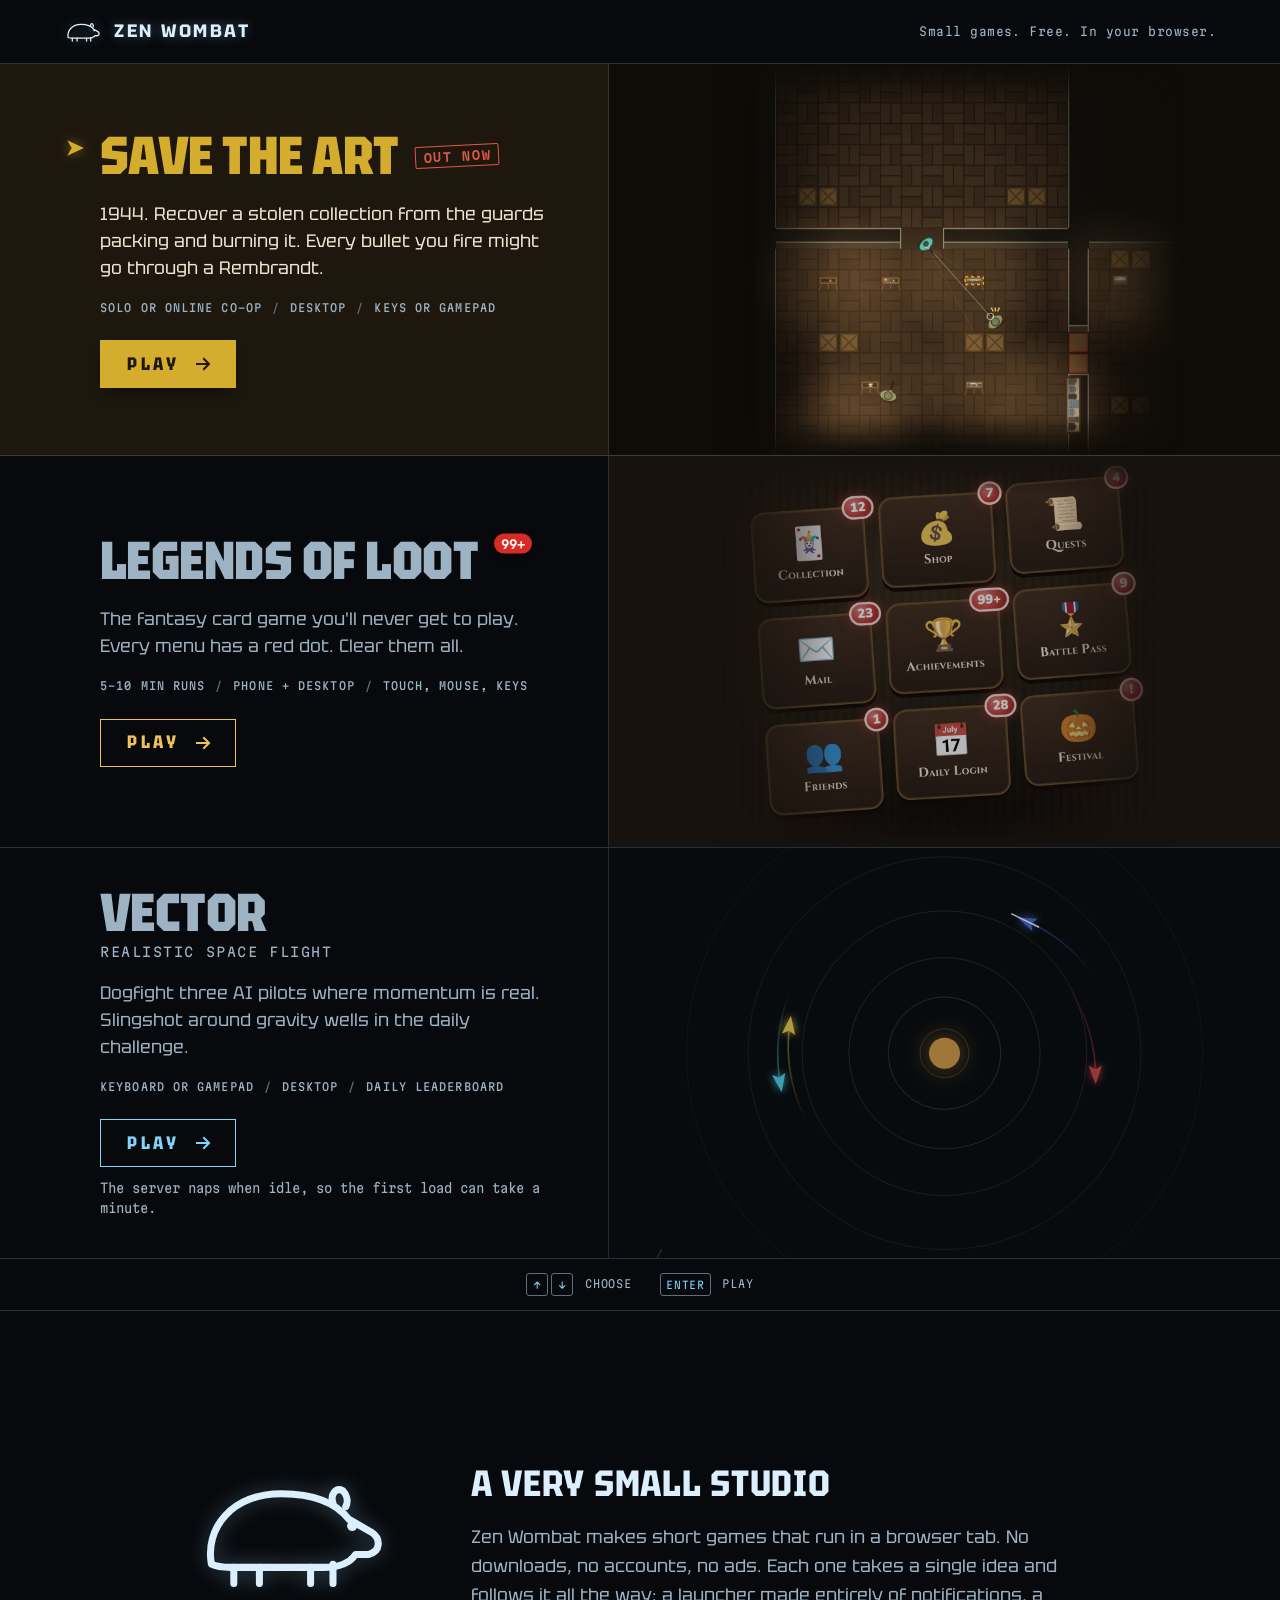
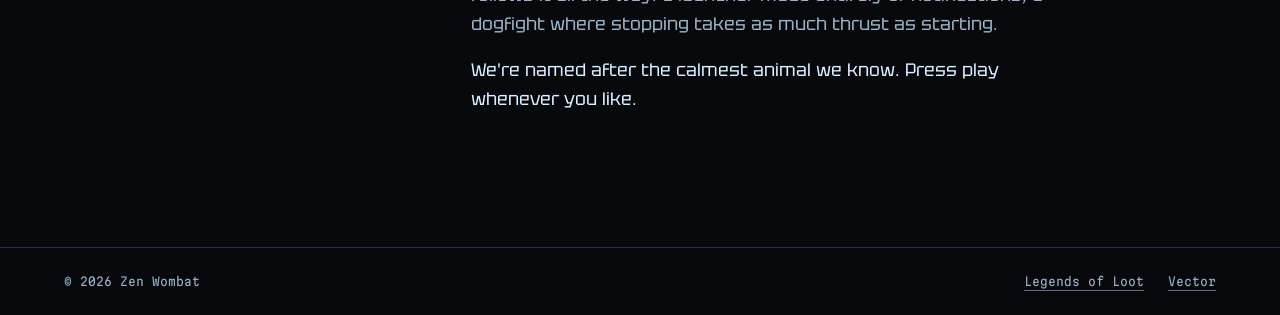
==== site/index.html @ a62a3b8c "Save the Art is out: top of the menu with a Play to its itch.io page The row drops "Coming soon" and" ====
<!doctype html>
<html lang="en">
  <head>
    <meta charset="UTF-8" />
    <meta name="viewport" content="width=device-width, initial-scale=1, viewport-fit=cover" />
    <meta name="theme-color" content="#07090c" />
    <meta name="color-scheme" content="dark" />
    <title>Zen Wombat: small games you play in your browser</title>
    <meta
      name="description"
      content="Zen Wombat makes small, free browser games. Clear 99+ notifications in Legends of Loot, or dogfight with real momentum in Vector."
    />
    <link rel="canonical" href="https://zenwombat.com/" />
    <!-- Link previews (Discord, Slack, iMessage, etc.). Image URLs must be absolute. -->
    <meta property="og:type" content="website" />
    <meta property="og:site_name" content="Zen Wombat" />
    <meta property="og:title" content="Zen Wombat" />
    <meta
      property="og:description"
      content="Small, free games you play in your browser. Legends of Loot and Vector."
    />
    <meta property="og:url" content="https://zenwombat.com/" />
    <meta property="og:image" content="https://zenwombat.com/og.png" />
    <meta property="og:image:width" content="1200" />
    <meta property="og:image:height" content="630" />
    <meta
      property="og:image:alt"
      content="Zen Wombat: a game-select screen with Legends of Loot and Vector."
    />
    <meta name="twitter:card" content="summary_large_image" />
    <link rel="icon" href="favicon.svg" type="image/svg+xml" />
    <link rel="preload" href="fonts/tektur-latin.woff2" as="font" type="font/woff2" crossorigin />
    <link rel="stylesheet" href="styles.css" />
    <script type="application/ld+json">
      {
        "@context": "https://schema.org",
        "@graph": [
          {
            "@type": "Organization",
            "@id": "https://zenwombat.com/#studio",
            "name": "Zen Wombat",
            "url": "https://zenwombat.com/",
            "logo": "https://zenwombat.com/favicon.svg"
          },
          {
            "@type": "VideoGame",
            "name": "Save the Art",
            "url": "https://zenwombat.itch.io/save-the-art",
            "image": "https://zenwombat.com/img/save-the-art.webp",
            "description": "A top-down roguelite shooter about recovering a stolen art collection in 1944, where every bullet you fire might go through a Rembrandt.",
            "genre": ["Action", "Shooter", "Roguelite"],
            "playMode": ["SinglePlayer", "CoOp"],
            "gamePlatform": "Web browser",
            "applicationCategory": "Game",
            "operatingSystem": "Any",
            "isAccessibleForFree": true,
            "publisher": { "@id": "https://zenwombat.com/#studio" }
          },
          {
            "@type": "VideoGame",
            "name": "Legends of Loot",
            "url": "https://legendsofloot.zenwombat.com/",
            "image": "https://legendsofloot.zenwombat.com/og.png",
            "description": "A satirical browser game about clearing notifications in the launcher of a fantasy card game you never get to play.",
            "genre": ["Comedy", "Casual"],
            "playMode": "SinglePlayer",
            "gamePlatform": "Web browser",
            "applicationCategory": "Game",
            "operatingSystem": "Any",
            "isAccessibleForFree": true,
            "publisher": { "@id": "https://zenwombat.com/#studio" }
          },
          {
            "@type": "VideoGame",
            "name": "Vector: Realistic Space Flight",
            "url": "https://vector.zenwombat.com/",
            "image": "https://vector.zenwombat.com/og.png",
            "description": "A top-down space arena with momentum physics: one pilot against three AI ships, plus a daily slingshot challenge with a global leaderboard.",
            "genre": ["Action", "Shooter", "Simulation"],
            "playMode": "SinglePlayer",
            "gamePlatform": "Web browser",
            "applicationCategory": "Game",
            "operatingSystem": "Any",
            "isAccessibleForFree": true,
            "publisher": { "@id": "https://zenwombat.com/#studio" }
          }

        ]
      }
    </script>
  </head>
  <body>
    <header class="strip">
      <a class="mark" href="/" aria-label="Zen Wombat home">
        <svg class="mark__glyph" viewBox="0 0 64 40" aria-hidden="true">
          <use href="#wombat" />
        </svg>
        <h1 class="mark__name">Zen Wombat</h1>
      </a>
      <p class="strip__tag">Small games. Free. In your browser.</p>
    </header>

    <main>
      <ol class="menu" aria-label="Games">
        <li class="row row--save is-selected" data-row>
          <div class="row__text">
            <h2 class="row__title">
              <svg class="cursor" viewBox="0 0 20 20" aria-hidden="true"><path d="M3 3 18 10 3 17 7 10Z" /></svg>
              <span>Save the Art</span>
              <span class="stamp">Out now</span>
            </h2>
            <p class="row__hook">
              1944. Recover a stolen collection from the guards packing and burning it. Every bullet you fire might go
              through a Rembrandt.
            </p>
            <ul class="facts" aria-label="Details">
              <li>Solo or online co-op</li>
              <li>Desktop</li>
              <li>Keys or gamepad</li>
            </ul>
            <a class="play" href="https://zenwombat.itch.io/save-the-art" data-play>
              Play<svg viewBox="0 0 20 20" aria-hidden="true"><path d="M4 10h11M11 5l5 5-5 5" /></svg>
            </a>
          </div>
          <a class="row__art" href="https://zenwombat.itch.io/save-the-art" tabindex="-1" aria-hidden="true">
            <video
              src="img/save-the-art.mp4"
              poster="img/save-the-art.webp"
              width="600"
              height="500"
              muted
              loop
              playsinline
              disablepictureinpicture
              preload="none"
              data-clip
            ></video>
          </a>
        </li>

        <li class="row row--loot" data-row>
          <div class="row__text">
            <h2 class="row__title">
              <svg class="cursor" viewBox="0 0 20 20" aria-hidden="true"><path d="M3 3 18 10 3 17 7 10Z" /></svg>
              <span>Legends of Loot</span>
              <span class="dot" aria-label="99+ unread">99+</span>
            </h2>
            <p class="row__hook">
              The fantasy card game you'll never get to play. Every menu has a red dot. Clear them all.
            </p>
            <ul class="facts" aria-label="Details">
              <li>5–10 min runs</li>
              <li>Phone + desktop</li>
              <li>Touch, mouse, keys</li>
            </ul>
            <a class="play" href="https://legendsofloot.zenwombat.com/" data-play>
              Play<svg viewBox="0 0 20 20" aria-hidden="true"><path d="M4 10h11M11 5l5 5-5 5" /></svg>
            </a>
          </div>
          <a class="row__art" href="https://legendsofloot.zenwombat.com/" tabindex="-1" aria-hidden="true">
            <img
              src="img/legends-of-loot.webp"
              width="600"
              height="500"
              alt=""
              decoding="async"
            />
          </a>
        </li>

        <li class="row row--vector" data-row>
          <div class="row__text">
            <h2 class="row__title">
              <svg class="cursor" viewBox="0 0 20 20" aria-hidden="true"><path d="M3 3 18 10 3 17 7 10Z" /></svg>
              <span>Vector</span>
              <span class="row__sub">Realistic Space Flight</span>
            </h2>
            <p class="row__hook">
              Dogfight three AI pilots where momentum is real. Slingshot around gravity wells in the daily challenge.
            </p>
            <ul class="facts" aria-label="Details">
              <li>Keyboard or gamepad</li>
              <li>Desktop</li>
              <li>Daily leaderboard</li>
            </ul>
            <a class="play" href="https://vector.zenwombat.com/" data-play>
              Play<svg viewBox="0 0 20 20" aria-hidden="true"><path d="M4 10h11M11 5l5 5-5 5" /></svg>
            </a>
            <p class="row__note">The server naps when idle, so the first load can take a minute.</p>
          </div>
          <a class="row__art" href="https://vector.zenwombat.com/" tabindex="-1" aria-hidden="true">
            <canvas class="orbit" data-orbit></canvas>
          </a>
        </li>
      </ol>

      <p class="controls" aria-hidden="true">
        <span><kbd><svg viewBox="0 0 20 20" aria-hidden="true"><path d="M10 16V5M5 9l5-5 5 5" /></svg></kbd><kbd><svg viewBox="0 0 20 20" aria-hidden="true"><path d="M10 4v11M5 11l5 5 5-5" /></svg></kbd> choose</span>
        <span><kbd>Enter</kbd> play</span>
      </p>

      <section class="about" aria-labelledby="about-title">
        <svg class="about__wombat" viewBox="0 0 64 40" aria-hidden="true">
          <use href="#wombat" />
        </svg>
        <div class="about__text">
          <h2 id="about-title">A very small studio</h2>
          <p>
            Zen Wombat makes short games that run in a browser tab. No downloads, no accounts, no ads. Each one takes a
            single idea and follows it all the way: a launcher made entirely of notifications, a dogfight where
            stopping takes as much thrust as starting.
          </p>
          <p>We're named after the calmest animal we know. Press play whenever you like.</p>
        </div>
      </section>
    </main>

    <footer class="foot">
      <p>© 2026 Zen Wombat</p>
      <nav aria-label="Games">
        <a href="https://legendsofloot.zenwombat.com/">Legends of Loot</a>
        <a href="https://vector.zenwombat.com/">Vector</a>
      </nav>
    </footer>

    <svg width="0" height="0" style="position: absolute" aria-hidden="true">
      <symbol id="wombat" viewBox="0 0 64 40">
        <path
          d="M7 31C5 20 13 9 29 9c10 0 17 3 21 8l7 4c3 2 3 6-1 7h-4c-2 3-6 4-10 4H13c-4 0-6-1-6-1Z"
          fill="none"
          stroke="currentColor"
          stroke-width="2.2"
          stroke-linejoin="round"
        />
        <path d="M45 12c-1-3 1-5 3-4 1 1 2 3 1 5" fill="none" stroke="currentColor" stroke-width="2.2" stroke-linejoin="round" stroke-linecap="round" />
        <path d="M14 32v5M22 32v5M38 32v5M45 31v6" stroke="currentColor" stroke-width="2.2" stroke-linecap="round" />
        <circle cx="51" cy="19" r="1.6" fill="currentColor" />
      </symbol>
    </svg>

    <script src="main.js" defer></script>
  </body>
</html>
---- site/styles.css ----
@font-face {
  font-family: 'Tektur';
  src: url('fonts/tektur-latin.woff2') format('woff2');
  font-weight: 400 900;
  font-stretch: 75% 100%;
  font-display: swap;
}

@font-face {
  font-family: 'Martian Mono';
  src: url('fonts/martian-mono-latin.woff2') format('woff2');
  font-weight: 300 600;
  font-stretch: 75% 112.5%;
  font-display: swap;
}

:root {
  /* Vector display: phosphor ink on a blue-black tube */
  --ground: #07090c;
  --ink: #dcefff;
  --ink-soft: #9db2c2;
  --ink-faint: #5d7080;
  --rule: rgb(150 215 255 / 0.2);
  --bloom: rgb(150 215 255 / 0.35);

  /* Legends of Loot */
  --loot-field: #24170c;
  --loot-gold: #f0c35a;
  --loot-cream: #f3dfb4;
  --loot-red: #d92b26;

  /* Vector */
  --vec-field: #0a131a;
  --vec-cyan: #81d4fa;

  /* Save the Art: gilt and a rubber stamp in the gallery's lamplight */
  --art-field: #1d170d;
  --art-gilt: #d4ac2e;
  --art-ivory: #efe6d2;
  --art-stamp: #e0574a;

  --display: 'Tektur', 'Arial Narrow', sans-serif;
  --mono: 'Martian Mono', ui-monospace, monospace;
  --text: 'Tektur', system-ui, sans-serif;

  --gutter: clamp(16px, 5vw, 72px);
  --strip-h: 64px;
  --bar-h: 52px;
  --ease-out: cubic-bezier(0.16, 1, 0.3, 1);
}

*,
*::before,
*::after {
  box-sizing: border-box;
}

html {
  color-scheme: dark;
  scrollbar-color: var(--ink-faint) var(--ground);
  -webkit-text-size-adjust: 100%;
}

body {
  margin: 0;
  background: var(--ground);
  color: var(--ink);
  font-family: var(--mono);
  font-weight: 350;
  font-stretch: 87.5%;
  font-size: 0.9375rem;
  line-height: 1.6;
  caret-color: var(--vec-cyan);
  -webkit-font-smoothing: antialiased;
}

::selection {
  background: var(--vec-cyan);
  color: var(--ground);
}

a {
  color: inherit;
}

:focus-visible {
  outline: 2px solid var(--accent, var(--vec-cyan));
  outline-offset: 4px;
  border-radius: 2px;
}

/* ---------- Top strip ---------- */

.strip {
  height: var(--strip-h);
  display: flex;
  align-items: center;
  justify-content: space-between;
  gap: 16px;
  padding: 0 var(--gutter);
  border-bottom: 1px solid var(--rule);
}

.mark {
  display: flex;
  align-items: center;
  gap: 12px;
  text-decoration: none;
  color: var(--ink);
}

.mark__glyph {
  width: 38px;
  height: 24px;
  filter: drop-shadow(0 0 6px var(--bloom));
}

.mark__name {
  margin: 0;
  font-family: var(--display);
  font-weight: 700;
  font-stretch: 100%;
  font-size: 1.125rem;
  letter-spacing: 0.14em;
  text-transform: uppercase;
  filter: drop-shadow(0 0 6px var(--bloom));
}

.strip__tag {
  margin: 0;
  font-size: 0.75rem;
  letter-spacing: 0.04em;
  color: var(--ink-soft);
}

/* ---------- Game-select menu ---------- */

.menu {
  list-style: none;
  margin: 0;
  padding: 0;
}

.row {
  --accent: var(--ink);
  --field: var(--ground);
  position: relative;
  display: grid;
  grid-template-columns: minmax(0, 0.95fr) minmax(0, 1.05fr);
  min-height: max(340px, calc((100svh - var(--strip-h) - var(--bar-h)) / 2));
  border-bottom: 1px solid var(--rule);
  background: var(--ground);
  transition: background-color 600ms var(--ease-out);
}

.row--loot {
  --accent: var(--loot-gold);
  --field: var(--loot-field);
}

.row--vector {
  --accent: var(--vec-cyan);
  --field: var(--vec-field);
}

.row--save {
  --accent: var(--art-gilt);
  --field: var(--art-field);
}

.row.is-selected {
  background: var(--field);
}

/* The row itself takes focus when it has no Play; selection already shows it */
.row:focus-visible {
  outline: none;
}

.row__text {
  display: flex;
  flex-direction: column;
  justify-content: center;
  align-items: flex-start;
  gap: 18px;
  padding: 40px var(--gutter);
  padding-left: calc(var(--gutter) + 36px);
}

.row__title {
  position: relative;
  margin: 0;
  display: flex;
  flex-wrap: wrap;
  align-items: baseline;
  column-gap: 16px;
  row-gap: 4px;
  font-family: var(--display);
  font-weight: 800;
  font-stretch: 85%;
  font-size: clamp(2.25rem, 2.6vw + 1.25rem, 4.25rem);
  line-height: 0.95;
  letter-spacing: -0.01em;
  text-transform: uppercase;
  color: var(--ink-soft);
  transition: color 400ms var(--ease-out);
}

.is-selected .row__title {
  color: var(--accent);
}

.row__sub {
  flex-basis: 100%;
  font-family: var(--mono);
  font-weight: 400;
  font-stretch: 100%;
  font-size: 0.8125rem;
  letter-spacing: 0.12em;
  line-height: 1.4;
  color: var(--ink-soft);
}

/* The selection cursor is a little vector ship */
.cursor {
  position: absolute;
  left: -36px;
  top: 0.12em;
  width: 22px;
  height: 22px;
  fill: var(--accent);
  opacity: 0;
  transform: translateX(-10px);
  transition: opacity 300ms var(--ease-out), transform 500ms var(--ease-out);
}

.is-selected .cursor {
  opacity: 1;
  transform: none;
  filter: drop-shadow(0 0 6px color-mix(in srgb, var(--accent) 60%, transparent));
}

.dot {
  align-self: flex-start;
  padding: 0.3em 0.55em;
  border-radius: 999px;
  background: var(--loot-red);
  color: #fff;
  font-family: var(--mono);
  font-weight: 600;
  font-stretch: 100%;
  font-size: 0.75rem;
  letter-spacing: 0.02em;
  line-height: 1;
  text-shadow: none;
  box-shadow: 0 3px 6px rgb(0 0 0 / 0.5);
  transform: translateY(-0.2em);
}

/* Save the Art's kicker: red ink, a little crooked, as the game stamps its files */
.stamp {
  align-self: center;
  padding: 0.35em 0.6em 0.3em;
  border: 1.5px solid var(--art-stamp);
  border-radius: 2px;
  color: var(--art-stamp);
  font-family: var(--mono);
  font-weight: 600;
  font-stretch: 100%;
  font-size: 0.75rem;
  letter-spacing: 0.14em;
  line-height: 1;
  transform: rotate(-3deg);
}

.row__hook {
  margin: 0;
  max-width: 40ch;
  font-family: var(--text);
  font-weight: 400;
  font-stretch: 100%;
  font-size: 1.125rem;
  line-height: 1.5;
  color: var(--ink-soft);
  transition: color 400ms var(--ease-out);
}

.is-selected .row__hook {
  color: var(--ink);
}

.row--loot.is-selected .row__hook {
  color: var(--loot-cream);
}

.row--save.is-selected .row__hook {
  color: var(--art-ivory);
}

.facts {
  list-style: none;
  margin: 0;
  padding: 0;
  display: flex;
  flex-wrap: wrap;
  font-size: 0.6875rem;
  font-weight: 450;
  letter-spacing: 0.1em;
  text-transform: uppercase;
  color: var(--ink-soft);
}

.facts li:not(:last-child)::after {
  content: '/';
  margin: 0 0.9em;
  color: var(--ink-faint);
}

.play {
  margin-top: 6px;
  display: inline-flex;
  align-items: center;
  gap: 14px;
  min-height: 48px;
  padding: 0 22px 0 26px;
  border: 1.5px solid var(--accent);
  color: var(--accent);
  font-family: var(--display);
  font-weight: 700;
  font-size: 1.125rem;
  letter-spacing: 0.2em;
  text-transform: uppercase;
  text-decoration: none;
  transition:
    background-color 250ms var(--ease-out),
    color 250ms var(--ease-out),
    box-shadow 250ms var(--ease-out);
}

.play svg {
  width: 20px;
  height: 20px;
  fill: none;
  stroke: currentColor;
  stroke-width: 2;
  stroke-linecap: square;
  transition: transform 300ms var(--ease-out);
}

.is-selected .play {
  background: var(--accent);
  color: var(--field);
  box-shadow: 0 8px 18px -8px rgb(0 0 0 / 0.7);
}

.play:hover svg,
.play:focus-visible svg {
  transform: translateX(4px);
}

.play:active {
  transform: translateY(1px);
}

/* Art panels */

.row__art {
  position: relative;
  display: block;
  overflow: hidden;
  border-left: 1px solid var(--rule);
  transition: opacity 500ms var(--ease-out), filter 500ms var(--ease-out);
}

.row--loot .row__art {
  background: #21150b;
}

.row--save .row__art {
  background: #0f0c07;
}

.row--loot .row__art img,
.row--save .row__art video {
  position: absolute;
  top: 50%;
  left: 50%;
  height: 100%;
  width: auto;
  max-width: none;
  aspect-ratio: 6 / 5;
  object-fit: cover;
  transform: translate(-50%, -50%);
  --fade: linear-gradient(90deg, transparent 0, #000 26%, #000 74%, transparent 100%),
    linear-gradient(180deg, transparent 0, #000 10%, #000 90%, transparent 100%);
  -webkit-mask-image: var(--fade);
  -webkit-mask-composite: source-in;
  mask-image: var(--fade);
  mask-composite: intersect;
}

.row--vector .row__art {
  background: #080c10;
}

.orbit {
  position: absolute;
  inset: 0;
  width: 100%;
  height: 100%;
  display: block;
}

@media (hover: hover) and (pointer: fine) {
  .row:not(.is-selected) .row__art {
    opacity: 0.72;
    filter: saturate(0.7);
  }
}

/* Stands where Play would: a status line, not a control */
.soon {
  margin: 6px 0 0;
  display: inline-flex;
  align-items: center;
  gap: 12px;
  min-height: 48px;
  font-size: 0.75rem;
  font-weight: 450;
  letter-spacing: 0.16em;
  text-transform: uppercase;
  color: var(--ink-soft);
}

.soon::before {
  content: '';
  width: 28px;
  border-top: 1.5px dashed var(--ink-faint);
}

.is-selected .soon {
  color: var(--accent);
}

.row__note {
  margin: -6px 0 0;
  font-size: 0.8125rem;
  line-height: 1.5;
  color: var(--ink-soft);
}

/* Controls bar, echoing the in-game hint bar */

.controls {
  height: var(--bar-h);
  margin: 0;
  display: flex;
  align-items: center;
  justify-content: center;
  gap: 28px;
  font-size: 0.6875rem;
  letter-spacing: 0.08em;
  text-transform: uppercase;
  color: var(--ink-soft);
  border-bottom: 1px solid var(--rule);
}

kbd {
  display: inline-block;
  min-width: 1.9em;
  margin-right: 0.35em;
  padding: 0.2em 0.45em;
  border: 1px solid var(--ink-faint);
  border-radius: 3px;
  font-family: var(--mono);
  font-size: 0.95em;
  text-align: center;
  color: var(--vec-cyan);
}

kbd svg {
  width: 1em;
  height: 1em;
  vertical-align: -0.15em;
  fill: none;
  stroke: currentColor;
  stroke-width: 2;
  stroke-linecap: square;
}

@media (hover: none), (pointer: coarse) {
  .controls {
    display: none;
  }
}

/* ---------- About ---------- */

.about {
  display: grid;
  grid-template-columns: auto minmax(0, 62ch);
  justify-content: center;
  align-items: start;
  gap: clamp(28px, 6vw, 96px);
  padding: clamp(80px, 12vw, 160px) var(--gutter) clamp(64px, 9vw, 120px);
}

.about__wombat {
  width: clamp(120px, 16vw, 220px);
  height: auto;
  aspect-ratio: 64 / 40;
  color: var(--ink);
  filter: drop-shadow(0 0 10px var(--bloom));
}

.about h2 {
  margin: 0 0 20px;
  font-family: var(--display);
  font-weight: 700;
  font-stretch: 90%;
  font-size: clamp(1.75rem, 1.6vw + 1rem, 2.5rem);
  line-height: 1.05;
  text-transform: uppercase;
  letter-spacing: 0.02em;
}

.about p {
  margin: 0 0 1em;
  font-family: var(--text);
  font-weight: 400;
  font-stretch: 100%;
  font-size: 1.125rem;
  line-height: 1.6;
  color: var(--ink-soft);
}

.about p:last-child {
  color: var(--ink);
}

/* ---------- Footer ---------- */

.foot {
  display: flex;
  flex-wrap: wrap;
  justify-content: space-between;
  gap: 12px 24px;
  padding: 24px var(--gutter) calc(24px + env(safe-area-inset-bottom));
  border-top: 1px solid var(--rule);
  font-size: 0.75rem;
  color: var(--ink-soft);
}

.foot p {
  margin: 0;
}

.foot nav {
  display: flex;
  gap: 24px;
}

.foot a {
  text-decoration: underline;
  text-decoration-color: var(--ink-faint);
  text-underline-offset: 4px;
}

.foot a:hover {
  color: var(--ink);
  text-decoration-color: var(--vec-cyan);
}

/* ---------- Small screens ---------- */

@media (max-width: 820px) {
  :root {
    --strip-h: 56px;
  }

  .strip {
    height: auto;
    min-height: var(--strip-h);
    flex-direction: column;
    align-items: flex-start;
    justify-content: center;
    gap: 2px;
    padding-top: 12px;
    padding-bottom: 12px;
  }

  .strip__tag {
    font-size: 0.6875rem;
  }

  .controls {
    display: none;
  }


  .row {
    grid-template-columns: 1fr;
    min-height: 0;
    background: var(--field);
  }

  .row__art {
    order: -1;
    aspect-ratio: 5 / 2;
    border-left: 0;
    border-bottom: 1px solid var(--rule);
  }

  .row__text {
    padding: 28px var(--gutter) 40px;
    gap: 14px;
  }

  .cursor {
    display: none;
  }

  .row .row__title {
    color: var(--accent);
  }

  .row .play {
    align-self: stretch;
    justify-content: center;
    background: var(--accent);
    color: var(--field);
  }

  .row--loot .row__hook {
    color: var(--loot-cream);
  }

  .row--vector .row__hook {
    color: var(--ink);
  }

  .row--save .row__hook {
    color: var(--art-ivory);
  }

  .row .soon {
    color: var(--accent);
  }

  .about {
    grid-template-columns: 1fr;
    gap: 24px;
    padding-top: 72px;
  }

  .about__wombat {
    width: 112px;
  }
}

@media (prefers-reduced-motion: reduce) {
  *,
  *::before,
  *::after {
    transition-duration: 0.01ms !important;
  }
}

/* ---------- 404 ---------- */

.lost {
  min-height: 100svh;
  display: flex;
  flex-direction: column;
  align-items: flex-start;
  justify-content: center;
  gap: 20px;
  padding: 0 var(--gutter);
  --accent: var(--vec-cyan);
  --field: var(--ground);
}

.lost h1 {
  margin: 0;
  font-family: var(--display);
  font-weight: 800;
  font-stretch: 85%;
  font-size: clamp(2.5rem, 5vw + 1rem, 5rem);
  line-height: 0.95;
  text-transform: uppercase;
  color: var(--vec-cyan);
}

.lost p {
  margin: 0;
  font-family: var(--text);
  font-weight: 400;
  font-stretch: 100%;
  font-size: 1.125rem;
  color: var(--ink-soft);
}
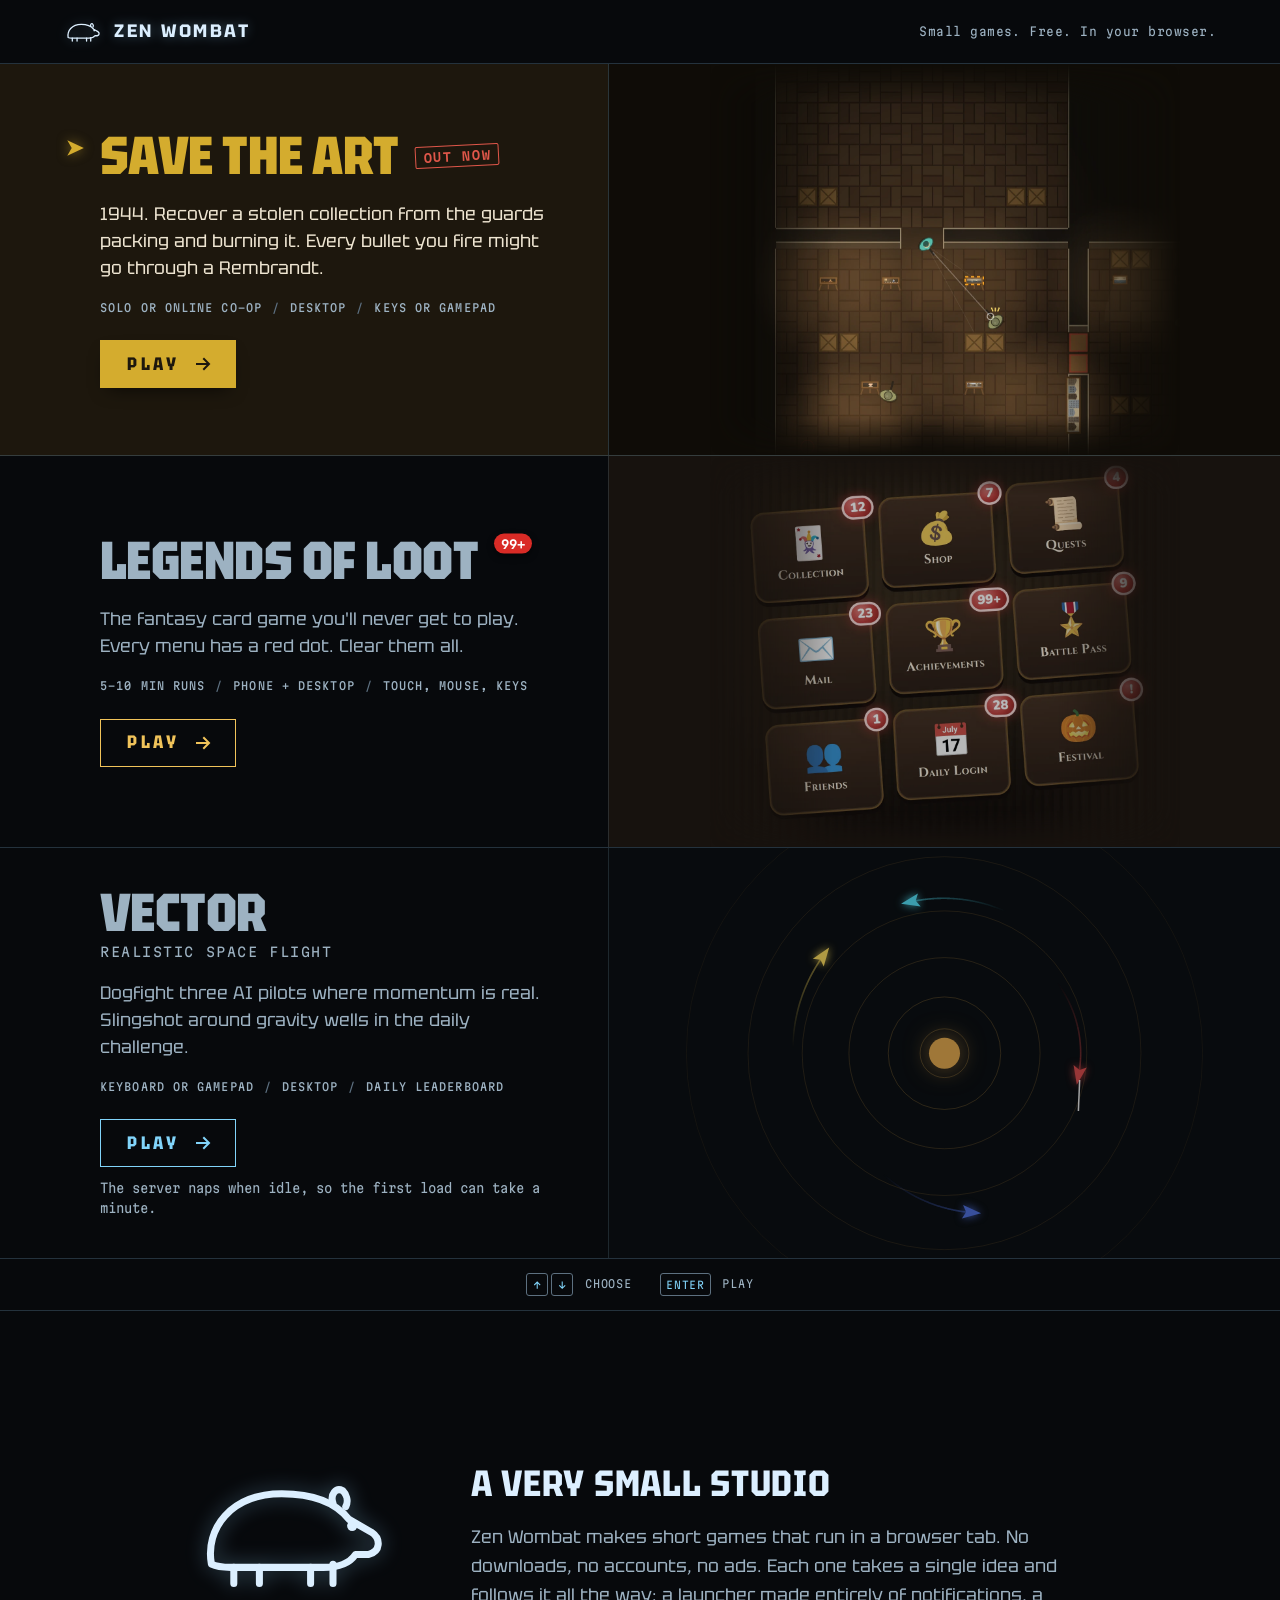
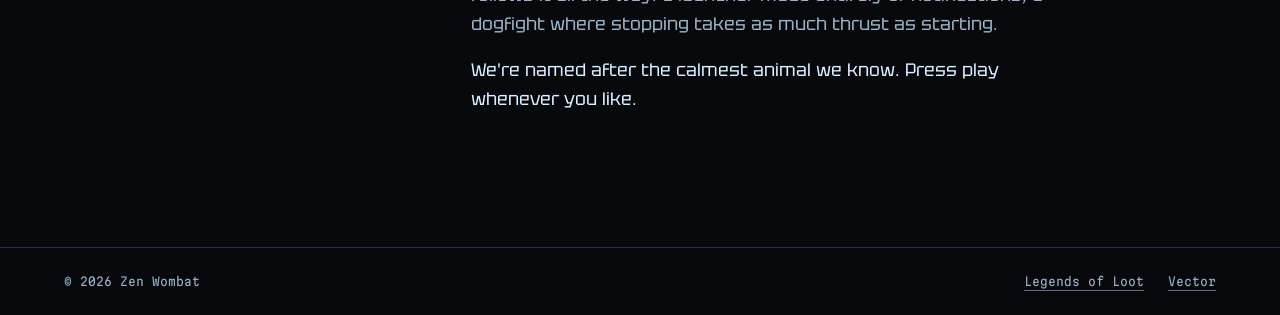
==== commit e2e7d3c4: "Share card shows Save the Art New og.png with Save the Art across the top and Legends of Loot and Ve" ====
--- a/site/index.html
+++ b/site/index.html
@@ -8,7 +8,7 @@
     <title>Zen Wombat: small games you play in your browser</title>
     <meta
       name="description"
-      content="Zen Wombat makes small, free browser games. Clear 99+ notifications in Legends of Loot, or dogfight with real momentum in Vector."
+      content="Zen Wombat makes small, free browser games. Recover a stolen art collection in Save the Art, clear 99+ notifications in Legends of Loot, or dogfight with real momentum in Vector."
     />
     <link rel="canonical" href="https://zenwombat.com/" />
     <!-- Link previews (Discord, Slack, iMessage, etc.). Image URLs must be absolute. -->
@@ -17,15 +17,15 @@
     <meta property="og:title" content="Zen Wombat" />
     <meta
       property="og:description"
-      content="Small, free games you play in your browser. Legends of Loot and Vector."
+      content="Small, free games you play in your browser. Save the Art, Legends of Loot and Vector."
     />
     <meta property="og:url" content="https://zenwombat.com/" />
-    <meta property="og:image" content="https://zenwombat.com/og.png" />
+    <meta property="og:image" content="https://zenwombat.com/og.png?v=2" />
     <meta property="og:image:width" content="1200" />
     <meta property="og:image:height" content="630" />
     <meta
       property="og:image:alt"
-      content="Zen Wombat: a game-select screen with Legends of Loot and Vector."
+      content="Zen Wombat: a game-select screen with Save the Art, Legends of Loot and Vector."
     />
     <meta name="twitter:card" content="summary_large_image" />
     <link rel="icon" href="favicon.svg" type="image/svg+xml" />
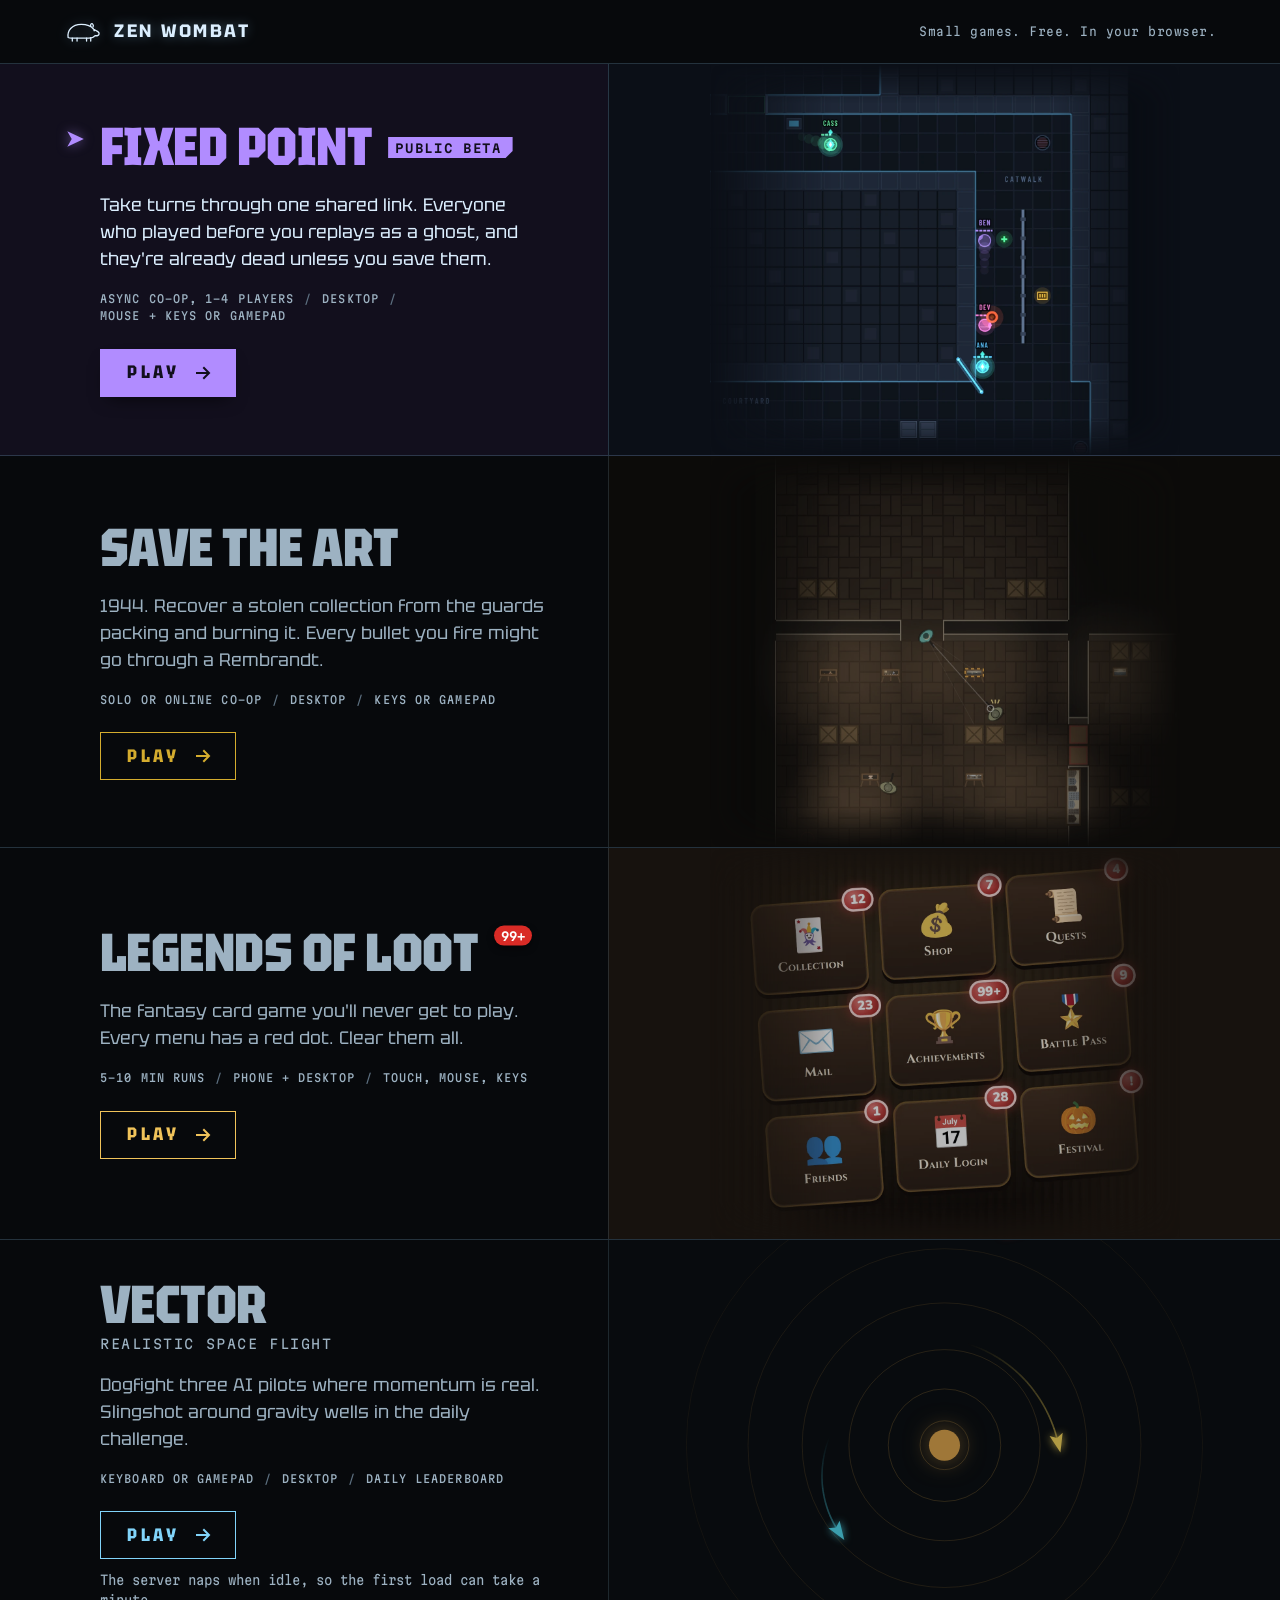
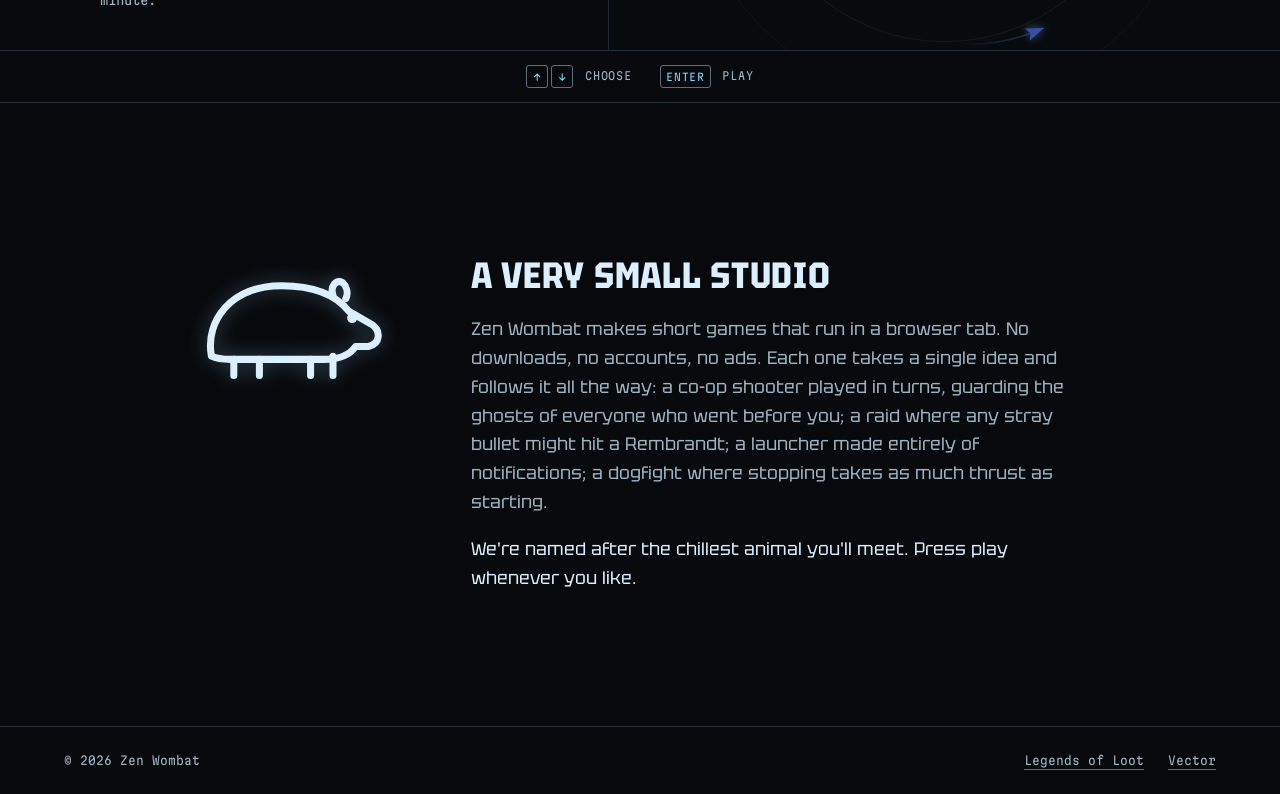
==== commit a13f6005: "Fixed Point joins the menu at the top, in public beta New first row, selected on load: Fixed Point i" ====
--- a/site/index.html
+++ b/site/index.html
@@ -8,7 +8,7 @@
     <title>Zen Wombat: small games you play in your browser</title>
     <meta
       name="description"
-      content="Zen Wombat makes small, free browser games. Recover a stolen art collection in Save the Art, clear 99+ notifications in Legends of Loot, or dogfight with real momentum in Vector."
+      content="Zen Wombat makes small, free browser games. Take turns keeping each other's ghosts alive in Fixed Point, recover a stolen art collection in Save the Art, clear 99+ notifications in Legends of Loot, or dogfight with real momentum in Vector."
     />
     <link rel="canonical" href="https://zenwombat.com/" />
     <!-- Link previews (Discord, Slack, iMessage, etc.). Image URLs must be absolute. -->
@@ -17,15 +17,15 @@
     <meta property="og:title" content="Zen Wombat" />
     <meta
       property="og:description"
-      content="Small, free games you play in your browser. Save the Art, Legends of Loot and Vector."
+      content="Small, free games you play in your browser. Fixed Point, Save the Art, Legends of Loot and Vector."
     />
     <meta property="og:url" content="https://zenwombat.com/" />
-    <meta property="og:image" content="https://zenwombat.com/og.png?v=2" />
+    <meta property="og:image" content="https://zenwombat.com/og.png?v=4" />
     <meta property="og:image:width" content="1200" />
     <meta property="og:image:height" content="630" />
     <meta
       property="og:image:alt"
-      content="Zen Wombat: a game-select screen with Save the Art, Legends of Loot and Vector."
+      content="Zen Wombat: a game-select screen with Fixed Point, Save the Art, Legends of Loot and Vector."
     />
     <meta name="twitter:card" content="summary_large_image" />
     <link rel="icon" href="favicon.svg" type="image/svg+xml" />
@@ -41,6 +41,20 @@
             "name": "Zen Wombat",
             "url": "https://zenwombat.com/",
             "logo": "https://zenwombat.com/favicon.svg"
+          },
+          {
+            "@type": "VideoGame",
+            "name": "Fixed Point",
+            "url": "https://fixedpoint.pages.dev/",
+            "image": "https://zenwombat.com/img/fixed-point.webp",
+            "description": "An asynchronous co-op time-loop shooter: friends take turns through one shared link, and every earlier player replays as a ghost the next one has to keep alive.",
+            "genre": ["Action", "Shooter"],
+            "playMode": ["CoOp", "MultiPlayer"],
+            "gamePlatform": "Web browser",
+            "applicationCategory": "Game",
+            "operatingSystem": "Any",
+            "isAccessibleForFree": true,
+            "publisher": { "@id": "https://zenwombat.com/#studio" }
           },
           {
             "@type": "VideoGame",
@@ -102,12 +116,36 @@
 
     <main>
       <ol class="menu" aria-label="Games">
-        <li class="row row--save is-selected" data-row>
+        <li class="row row--fixed is-selected" data-row>
+          <div class="row__text">
+            <h2 class="row__title">
+              <svg class="cursor" viewBox="0 0 20 20" aria-hidden="true"><path d="M3 3 18 10 3 17 7 10Z" /></svg>
+              <span>Fixed Point</span>
+              <span class="cut">Public beta</span>
+            </h2>
+            <p class="row__hook">
+              Take turns through one shared link. Everyone who played before you replays as a ghost, and they're
+              already dead unless you save them.
+            </p>
+            <ul class="facts" aria-label="Details">
+              <li>Async co-op, 1–4 players</li>
+              <li>Desktop</li>
+              <li>Mouse + keys or gamepad</li>
+            </ul>
+            <a class="play" href="https://fixedpoint.pages.dev/" data-play>
+              Play<svg viewBox="0 0 20 20" aria-hidden="true"><path d="M4 10h11M11 5l5 5-5 5" /></svg>
+            </a>
+          </div>
+          <a class="row__art" href="https://fixedpoint.pages.dev/" tabindex="-1" aria-hidden="true">
+            <img src="img/fixed-point.webp" width="600" height="500" alt="" decoding="async" />
+          </a>
+        </li>
+
+        <li class="row row--save" data-row>
           <div class="row__text">
             <h2 class="row__title">
               <svg class="cursor" viewBox="0 0 20 20" aria-hidden="true"><path d="M3 3 18 10 3 17 7 10Z" /></svg>
               <span>Save the Art</span>
-              <span class="stamp">Out now</span>
             </h2>
             <p class="row__hook">
               1944. Recover a stolen collection from the guards packing and burning it. Every bullet you fire might go
@@ -207,10 +245,11 @@
           <h2 id="about-title">A very small studio</h2>
           <p>
             Zen Wombat makes short games that run in a browser tab. No downloads, no accounts, no ads. Each one takes a
-            single idea and follows it all the way: a launcher made entirely of notifications, a dogfight where
-            stopping takes as much thrust as starting.
+            single idea and follows it all the way: a co-op shooter played in turns, guarding the ghosts of everyone
+            who went before you; a raid where any stray bullet might hit a Rembrandt; a launcher made entirely of
+            notifications; a dogfight where stopping takes as much thrust as starting.
           </p>
-          <p>We're named after the calmest animal we know. Press play whenever you like.</p>
+          <p>We're named after the chillest animal you'll meet. Press play whenever you like.</p>
         </div>
       </section>
     </main>
--- a/site/styles.css
+++ b/site/styles.css
@@ -38,6 +38,10 @@
   --art-gilt: #d4ac2e;
   --art-ivory: #efe6d2;
   --art-stamp: #e0574a;
+
+  /* Fixed Point: its second ghost's violet (the game draws history in a duller one) on a night-time station */
+  --fixed-field: #120f1d;
+  --fixed-violet: #b18cff;
 
   --display: 'Tektur', 'Arial Narrow', sans-serif;
   --mono: 'Martian Mono', ui-monospace, monospace;
@@ -166,6 +170,11 @@
 .row--save {
   --accent: var(--art-gilt);
   --field: var(--art-field);
+}
+
+.row--fixed {
+  --accent: var(--fixed-violet);
+  --field: var(--fixed-field);
 }
 
 .row.is-selected {
@@ -271,6 +280,21 @@
   letter-spacing: 0.14em;
   line-height: 1;
   transform: rotate(-3deg);
+}
+
+/* Fixed Point's kicker: a solid tag with one corner cut, like the game's chamfered panels */
+.cut {
+  align-self: center;
+  padding: 0.4em 0.9em 0.35em 0.6em;
+  background: var(--fixed-violet);
+  color: var(--fixed-field);
+  font-family: var(--mono);
+  font-weight: 600;
+  font-stretch: 100%;
+  font-size: 0.75rem;
+  letter-spacing: 0.14em;
+  line-height: 1;
+  clip-path: polygon(0 0, 100% 0, 100% calc(100% - 7px), calc(100% - 7px) 100%, 0 100%);
 }
 
 .row__hook {
@@ -380,8 +404,13 @@
   background: #0f0c07;
 }
 
+.row--fixed .row__art {
+  background: #0b0f17;
+}
+
 .row--loot .row__art img,
-.row--save .row__art video {
+.row--save .row__art video,
+.row--fixed .row__art img {
   position: absolute;
   top: 50%;
   left: 50%;
@@ -643,6 +672,10 @@
     color: var(--art-ivory);
   }
 
+  .row--fixed .row__hook {
+    color: var(--ink);
+  }
+
   .row .soon {
     color: var(--accent);
   }
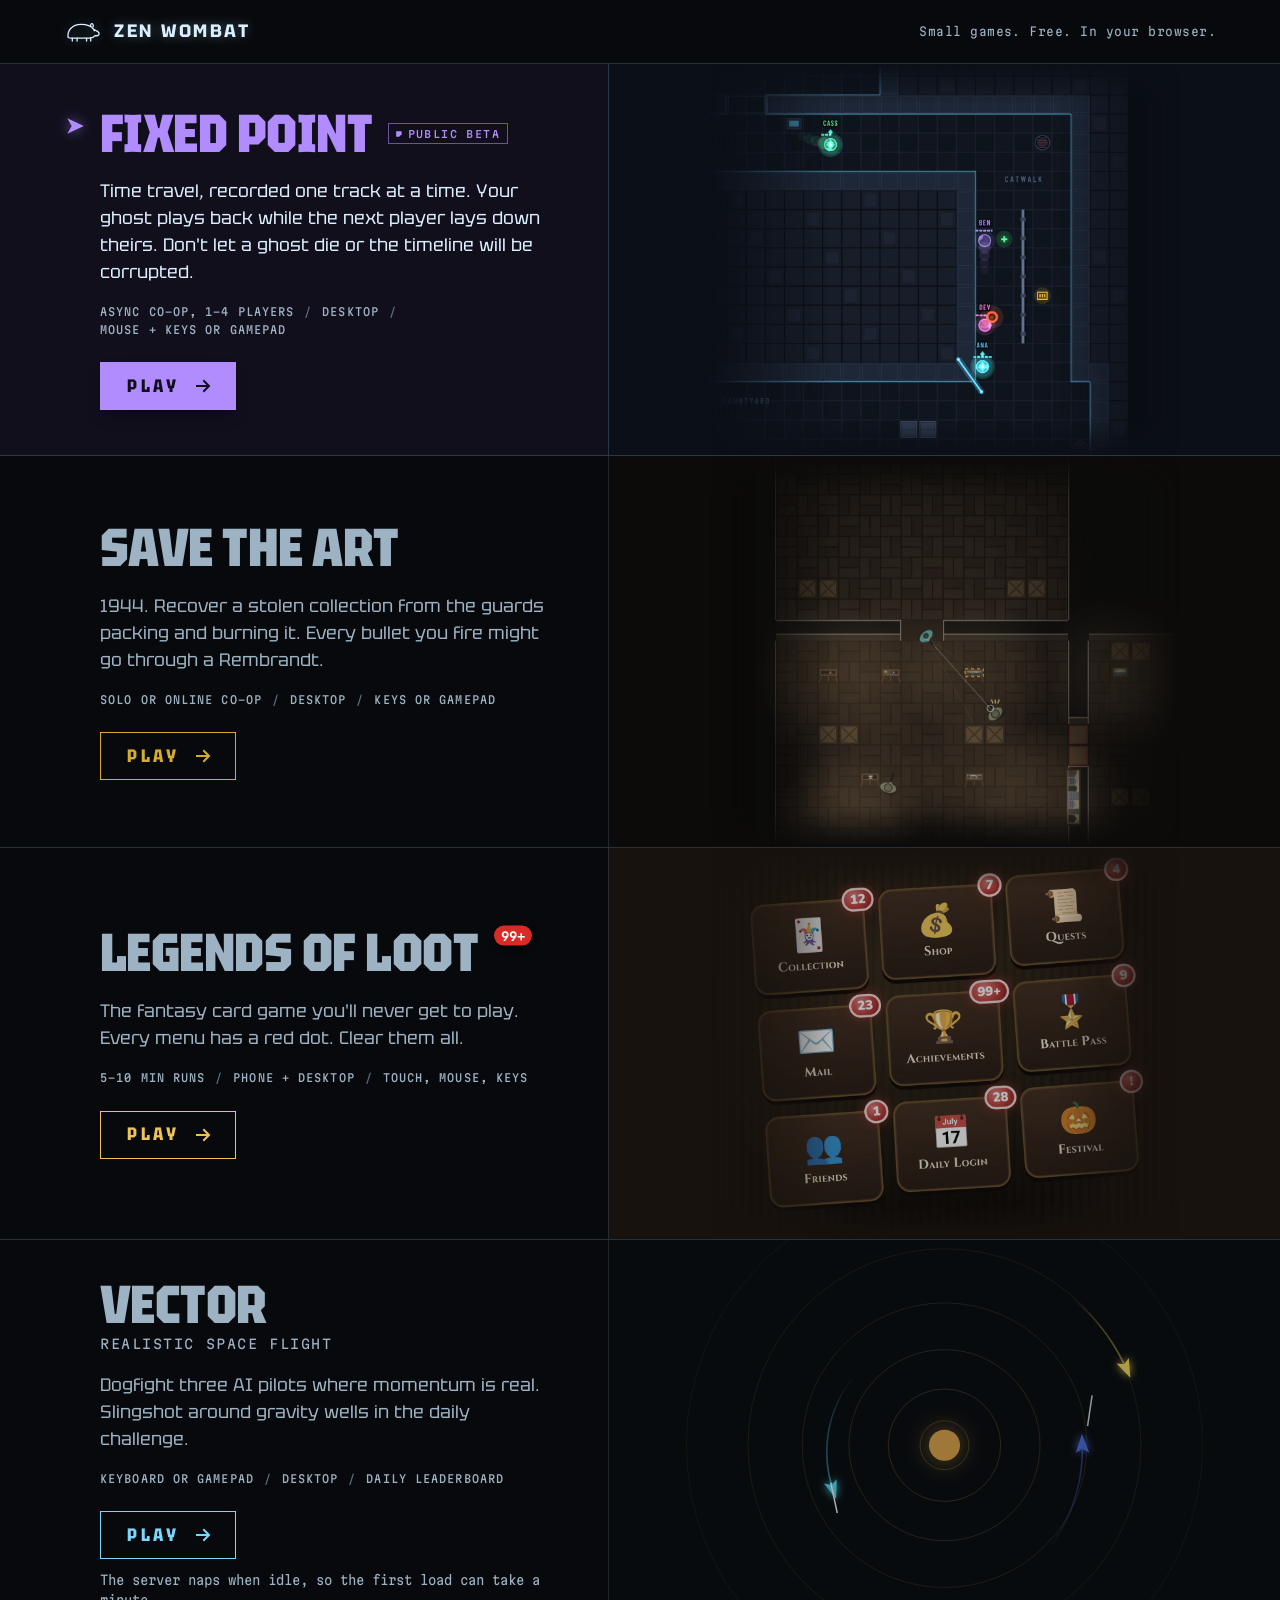
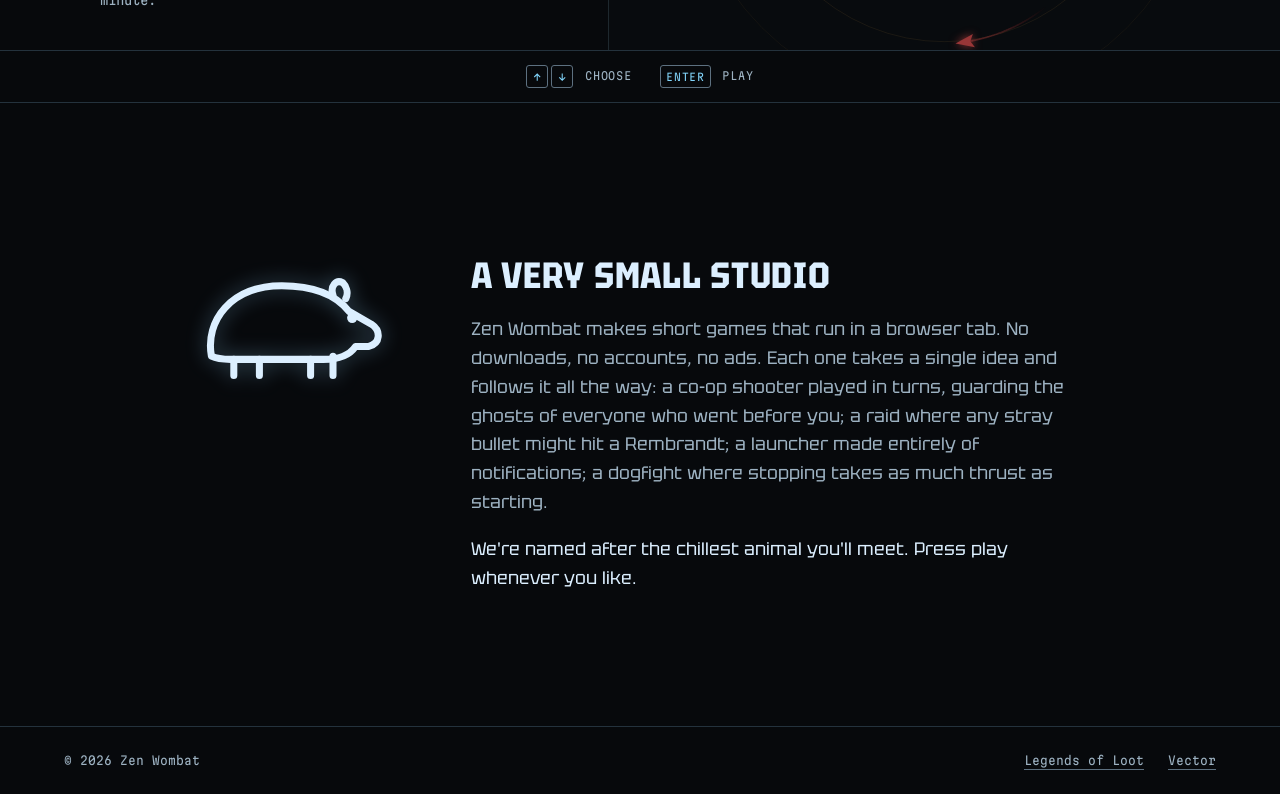
==== commit d8080bf8: "Fixed Point: quieter Public beta callout, time-travel hook The tag becomes a small outlined mono cal" ====
--- a/site/index.html
+++ b/site/index.html
@@ -124,8 +124,8 @@
               <span class="cut">Public beta</span>
             </h2>
             <p class="row__hook">
-              Take turns through one shared link. Everyone who played before you replays as a ghost, and they're
-              already dead unless you save them.
+              Time travel, recorded one track at a time. Your ghost plays back while the next player lays down
+              theirs. Don't let a ghost die or the timeline will be corrupted.
             </p>
             <ul class="facts" aria-label="Details">
               <li>Async co-op, 1–4 players</li>
--- a/site/styles.css
+++ b/site/styles.css
@@ -282,19 +282,30 @@
   transform: rotate(-3deg);
 }
 
-/* Fixed Point's kicker: a solid tag with one corner cut, like the game's chamfered panels */
+/* Fixed Point's status: a small outlined callout, a dot and mono caps, kept quieter than the title */
 .cut {
   align-self: center;
-  padding: 0.4em 0.9em 0.35em 0.6em;
-  background: var(--fixed-violet);
-  color: var(--fixed-field);
+  display: inline-flex;
+  align-items: center;
+  gap: 0.6em;
+  padding: 0.45em 0.7em;
+  border: 1px solid color-mix(in srgb, var(--fixed-violet) 55%, transparent);
+  color: var(--fixed-violet);
   font-family: var(--mono);
-  font-weight: 600;
+  font-weight: 500;
   font-stretch: 100%;
-  font-size: 0.75rem;
+  font-size: 0.625rem;
   letter-spacing: 0.14em;
   line-height: 1;
-  clip-path: polygon(0 0, 100% 0, 100% calc(100% - 7px), calc(100% - 7px) 100%, 0 100%);
+  white-space: nowrap;
+}
+
+.cut::before {
+  content: '';
+  width: 0.55em;
+  height: 0.55em;
+  background: currentColor;
+  clip-path: polygon(0 0, 100% 0, 100% 55%, 55% 100%, 0 100%);
 }
 
 .row__hook {
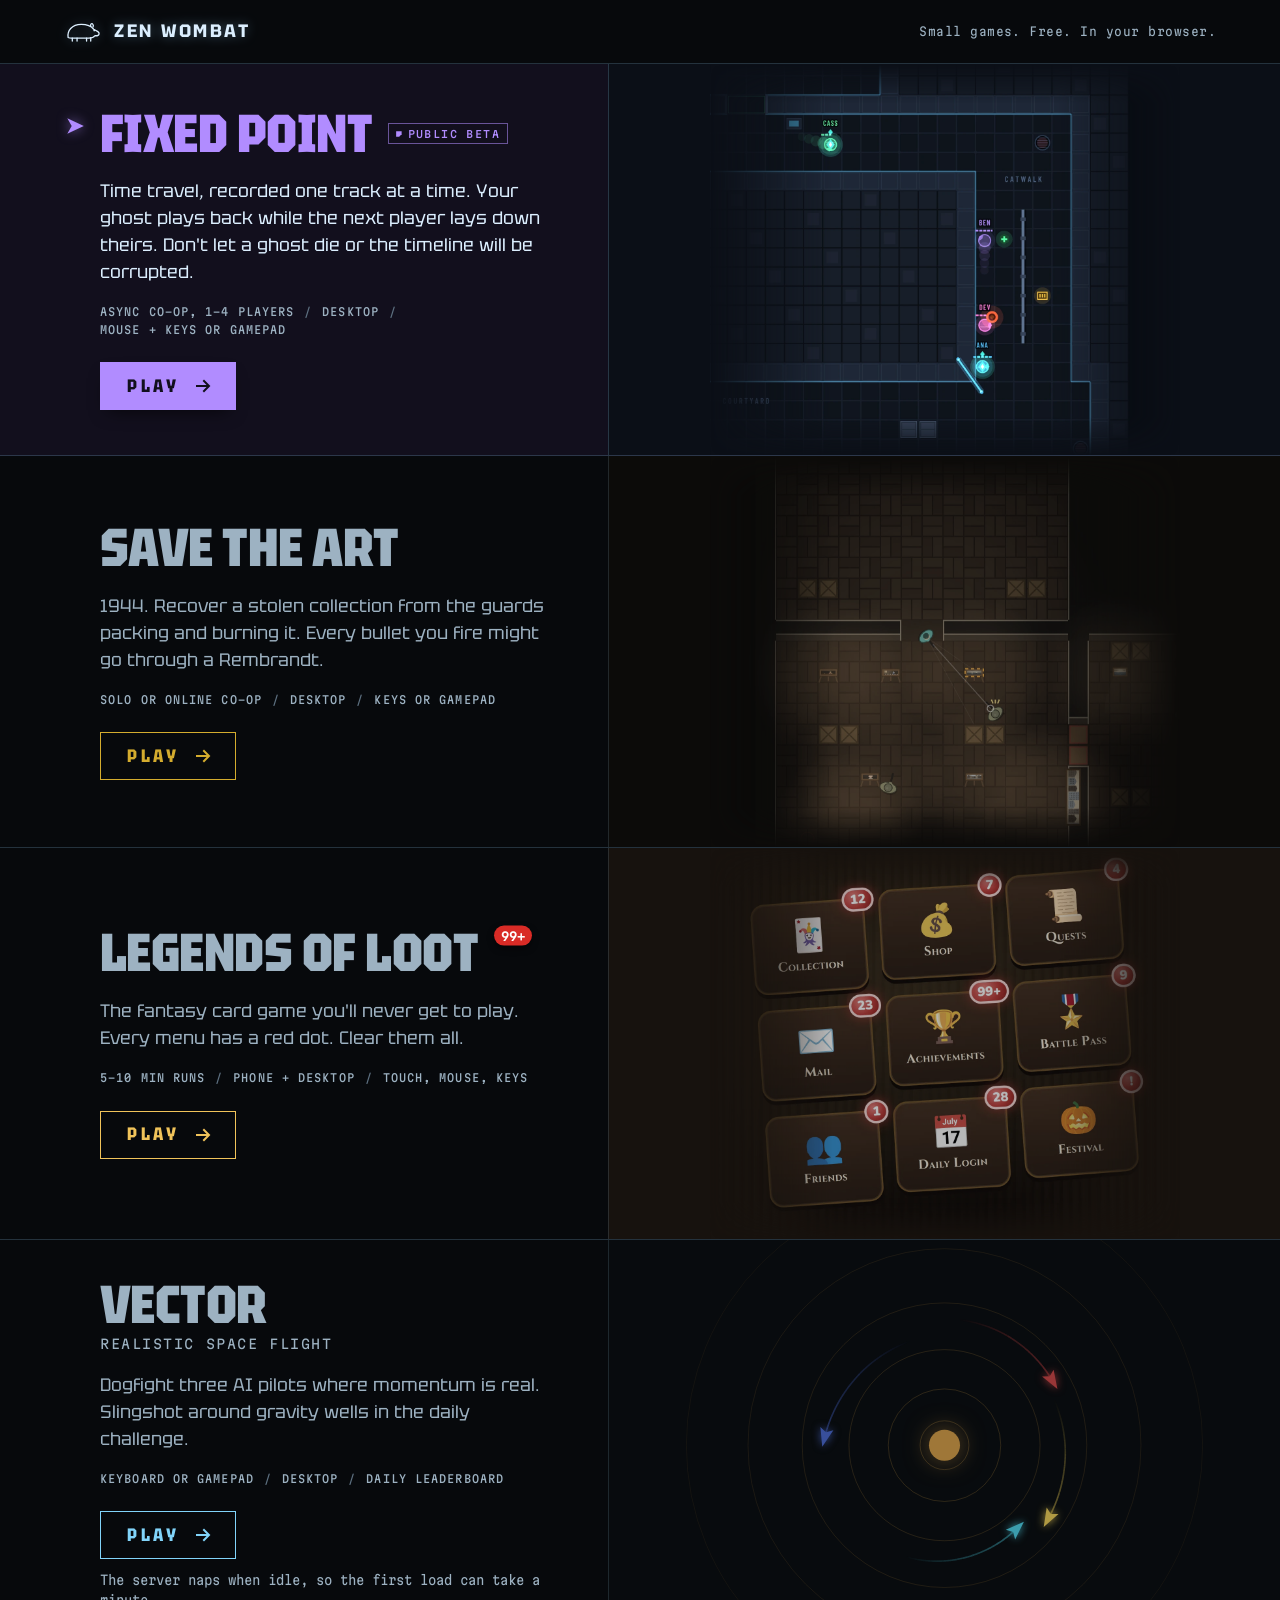
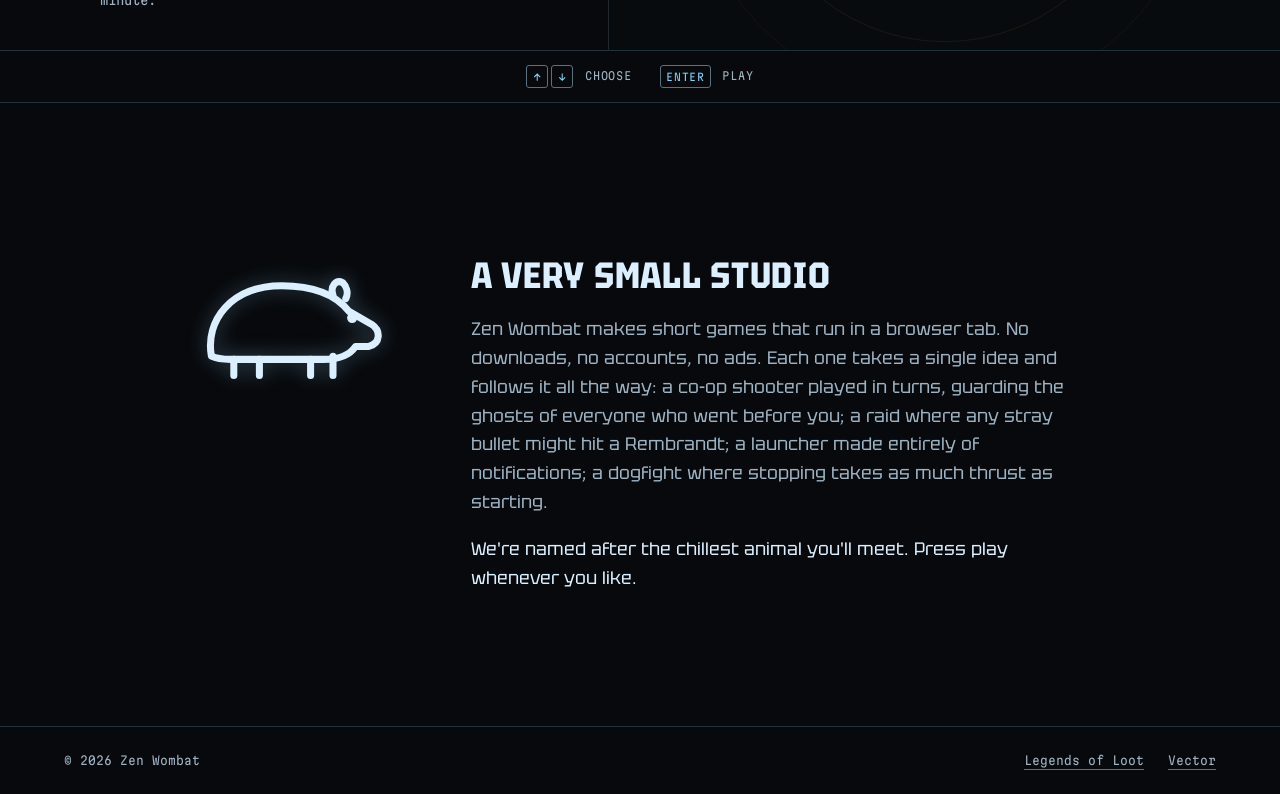
==== commit 83105884: "Share card matches the quieter Public beta callout og.png re-rendered with Fixed Point's outlined ca" ====
--- a/site/index.html
+++ b/site/index.html
@@ -20,7 +20,7 @@
       content="Small, free games you play in your browser. Fixed Point, Save the Art, Legends of Loot and Vector."
     />
     <meta property="og:url" content="https://zenwombat.com/" />
-    <meta property="og:image" content="https://zenwombat.com/og.png?v=4" />
+    <meta property="og:image" content="https://zenwombat.com/og.png?v=5" />
     <meta property="og:image:width" content="1200" />
     <meta property="og:image:height" content="630" />
     <meta
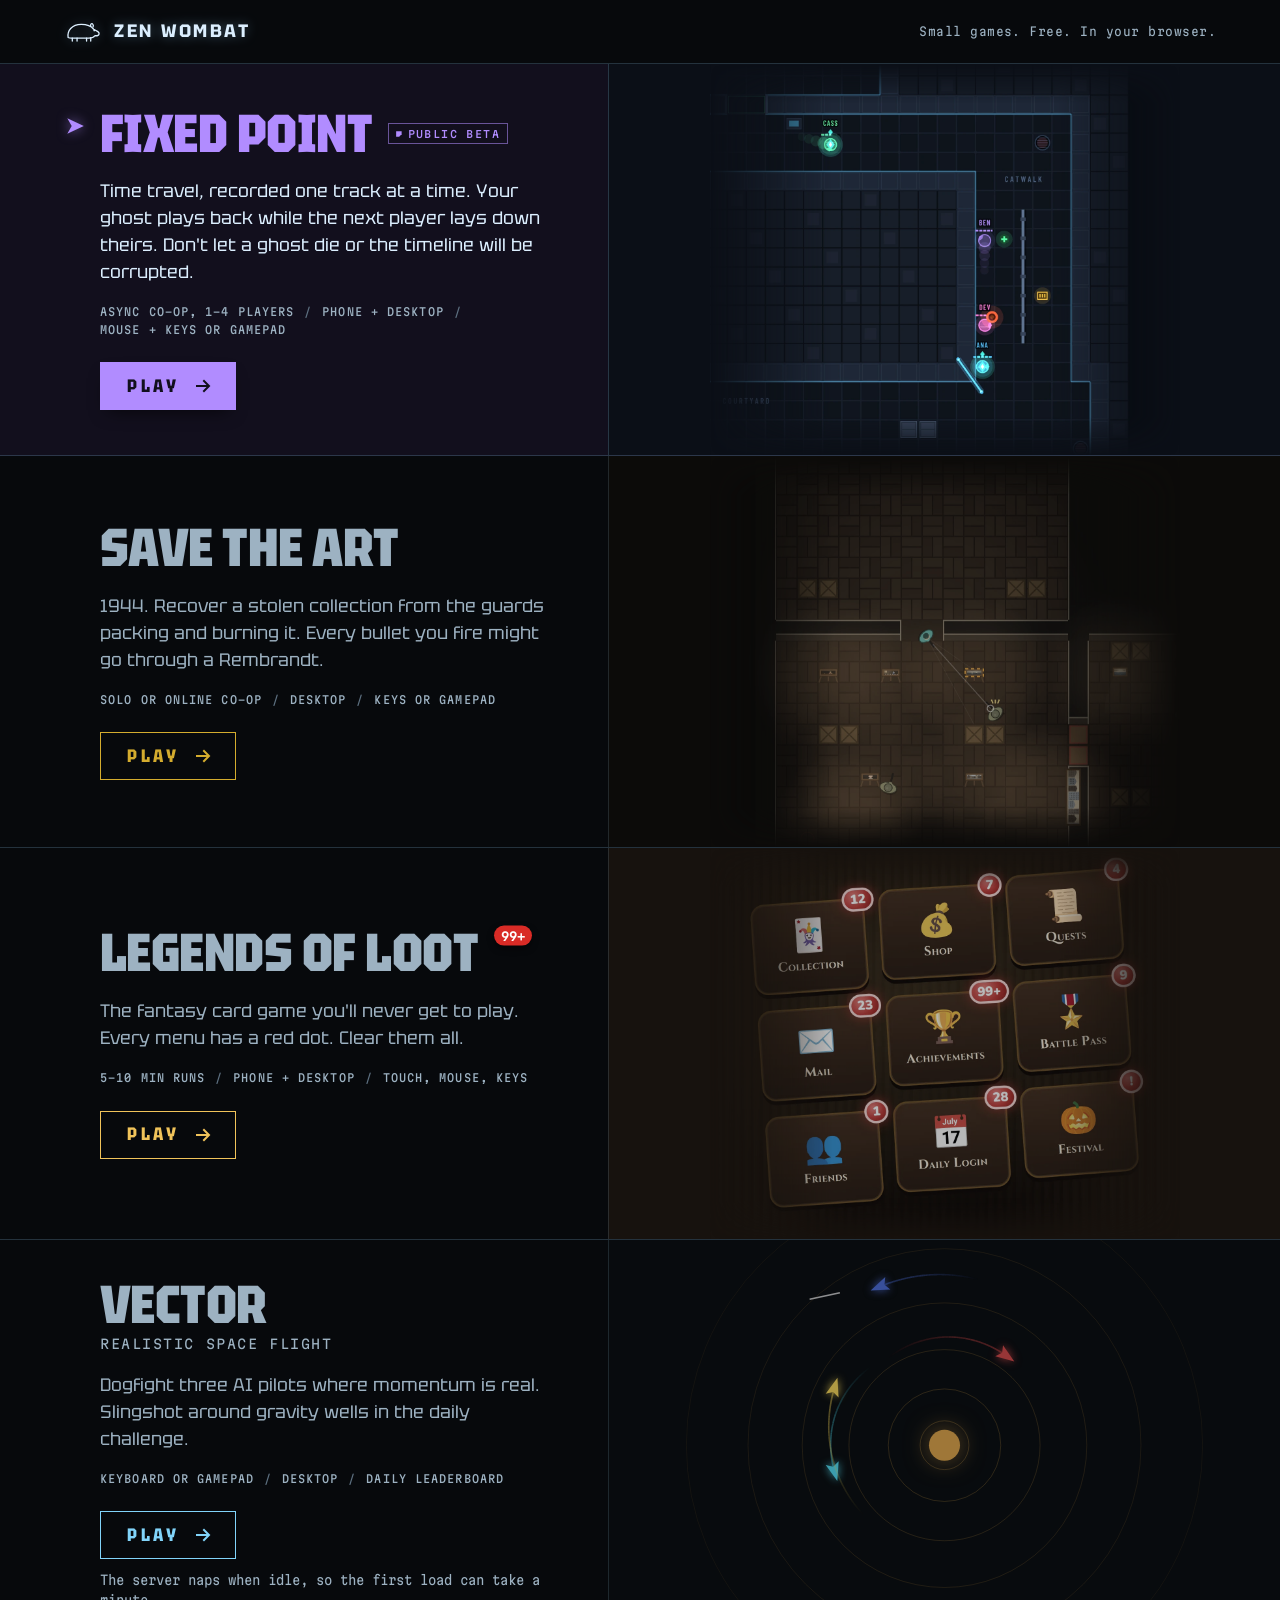
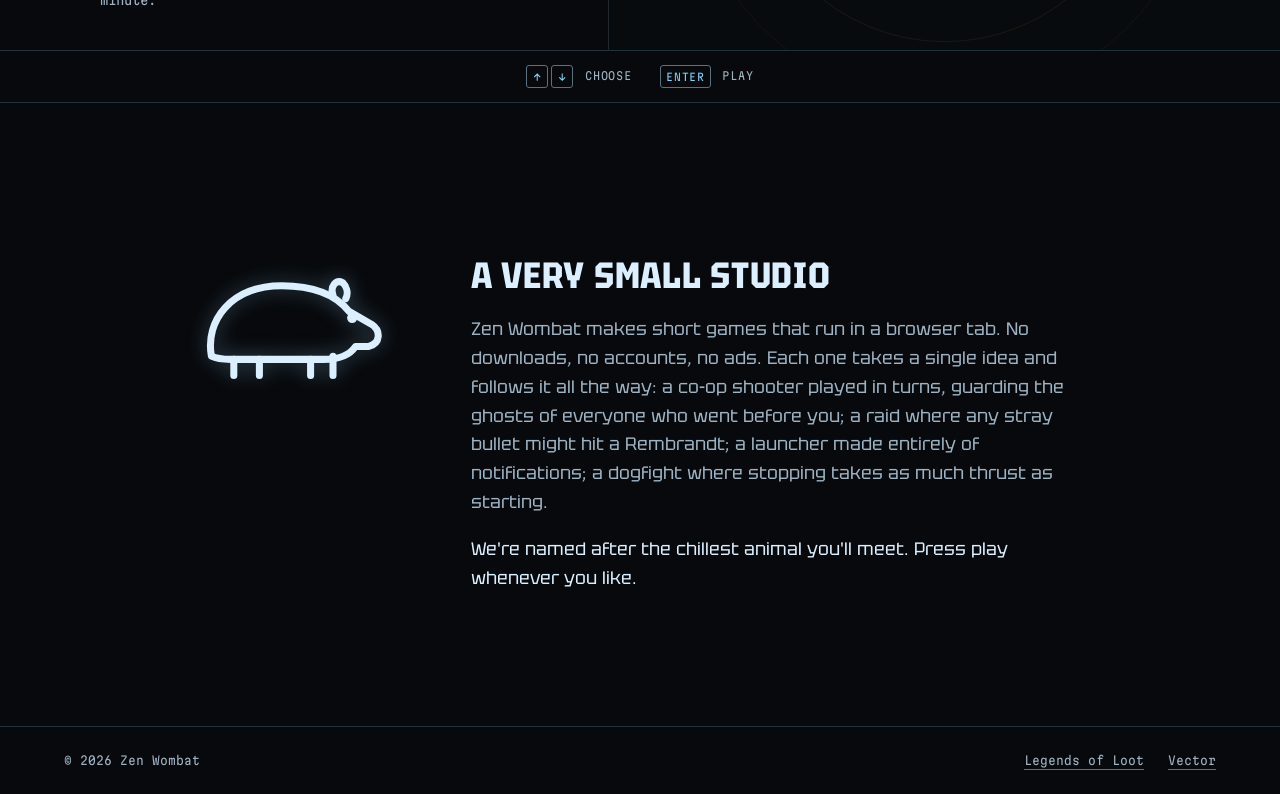
==== commit 4fe6421a: "Fixed Point now plays on phones Co-Authored-By: Claude Opus 5.5 <noreply@anthropic.com> Claude-Sessi" ====
--- a/site/index.html
+++ b/site/index.html
@@ -129,7 +129,7 @@
             </p>
             <ul class="facts" aria-label="Details">
               <li>Async co-op, 1–4 players</li>
-              <li>Desktop</li>
+              <li>Phone + desktop</li>
               <li>Mouse + keys or gamepad</li>
             </ul>
             <a class="play" href="https://fixedpoint.pages.dev/" data-play>
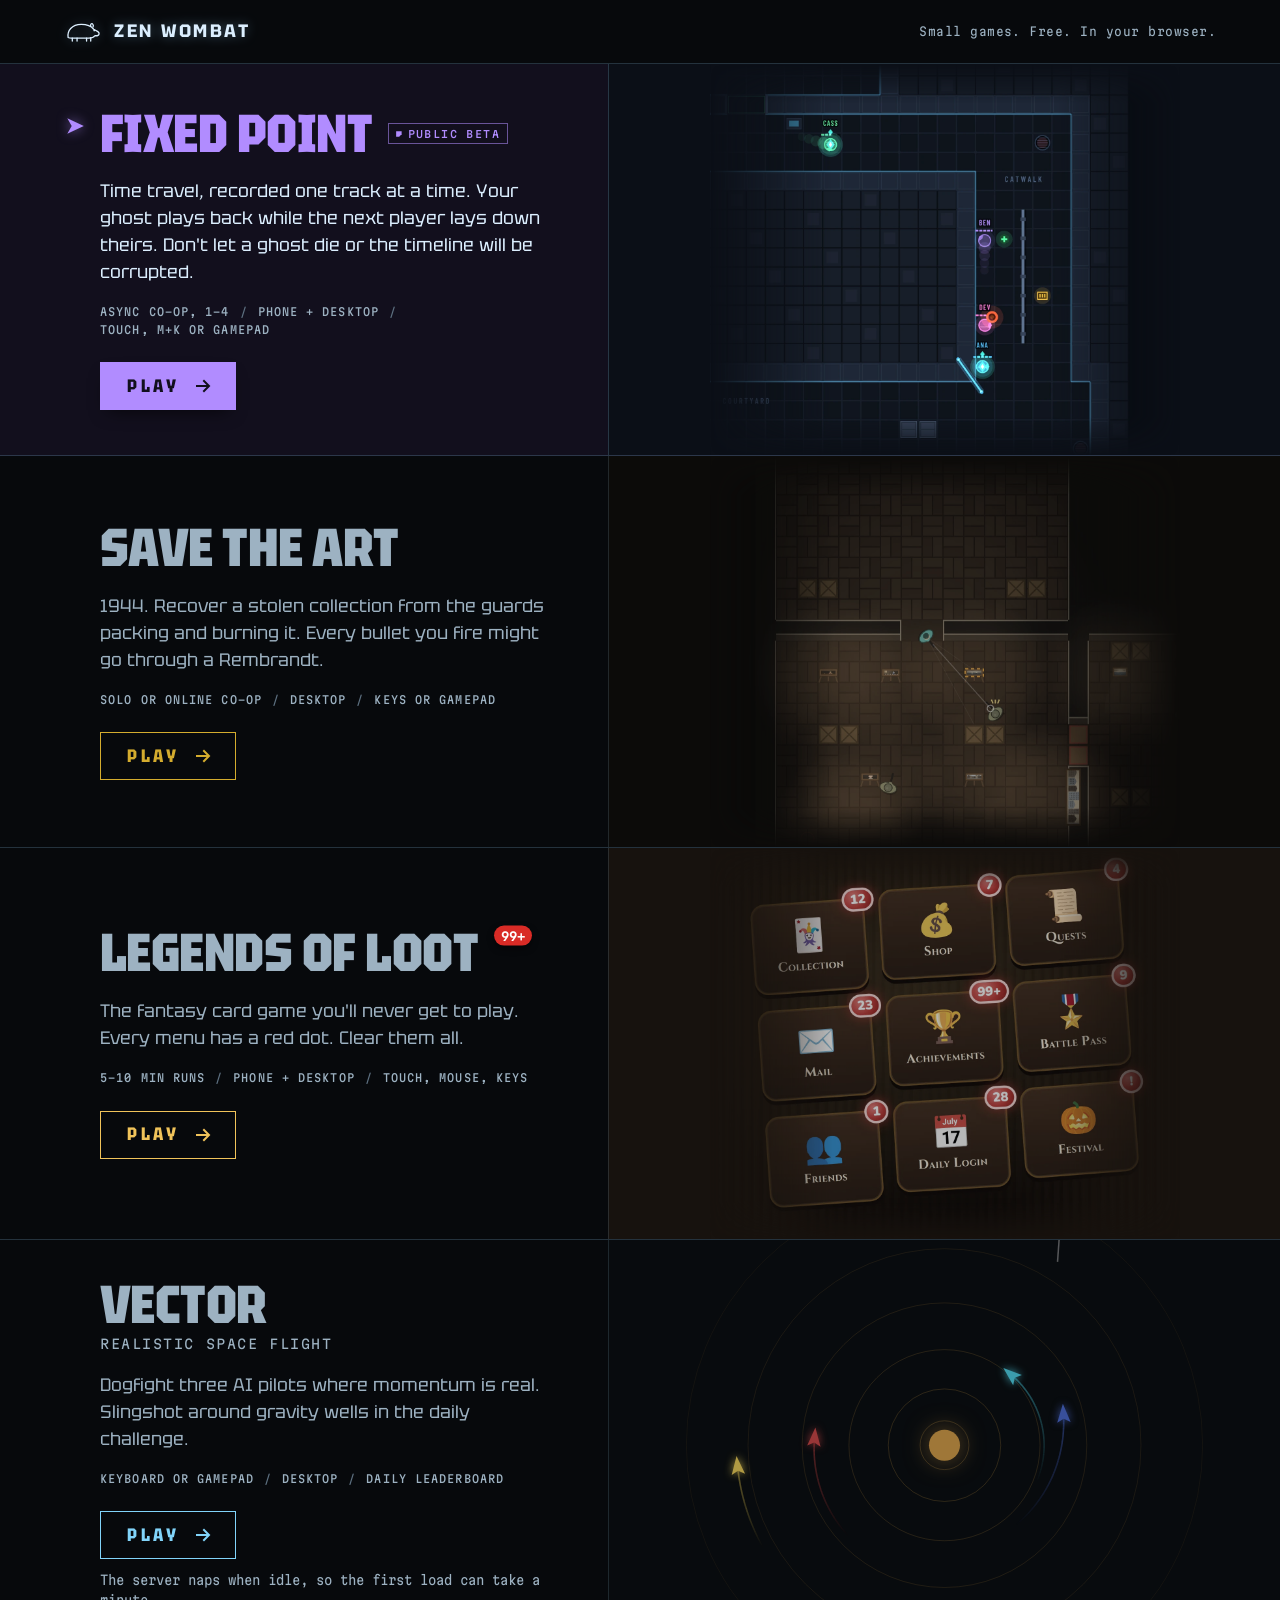
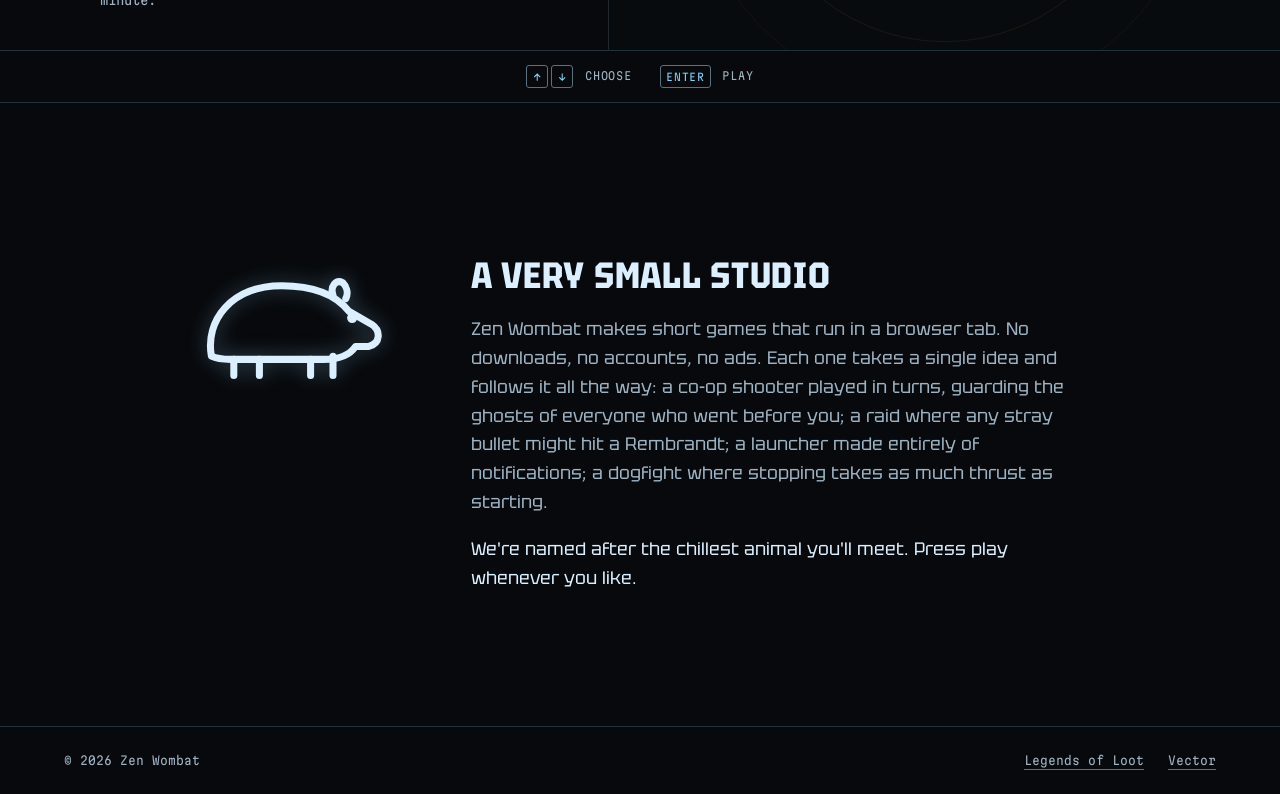
==== commit fedb9bf5: "Fixed Point's facts: touch controls, and short enough for one line Co-Authored-By: Claude Opus 5.5 <" ====
--- a/site/index.html
+++ b/site/index.html
@@ -128,9 +128,9 @@
               theirs. Don't let a ghost die or the timeline will be corrupted.
             </p>
             <ul class="facts" aria-label="Details">
-              <li>Async co-op, 1–4 players</li>
+              <li>Async co-op, 1–4</li>
               <li>Phone + desktop</li>
-              <li>Mouse + keys or gamepad</li>
+              <li>Touch, M+K or gamepad</li>
             </ul>
             <a class="play" href="https://fixedpoint.pages.dev/" data-play>
               Play<svg viewBox="0 0 20 20" aria-hidden="true"><path d="M4 10h11M11 5l5 5-5 5" /></svg>
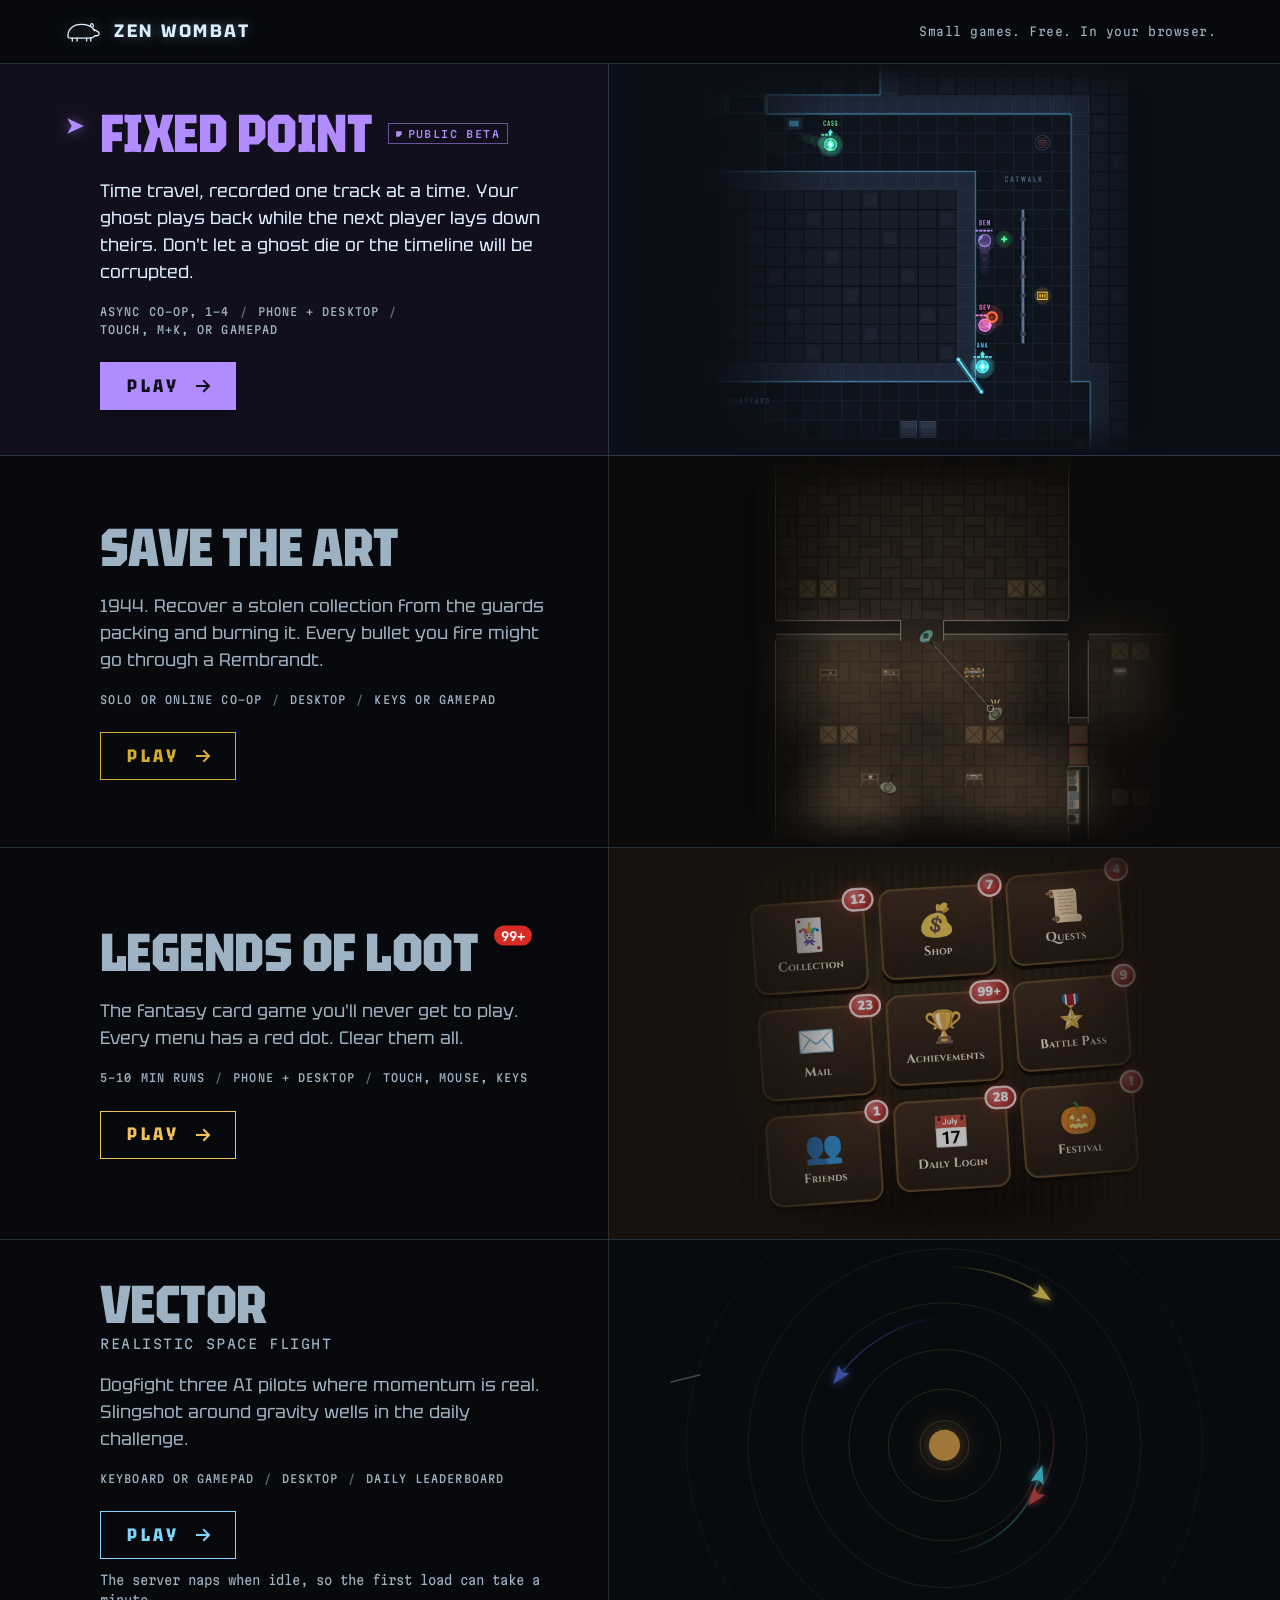
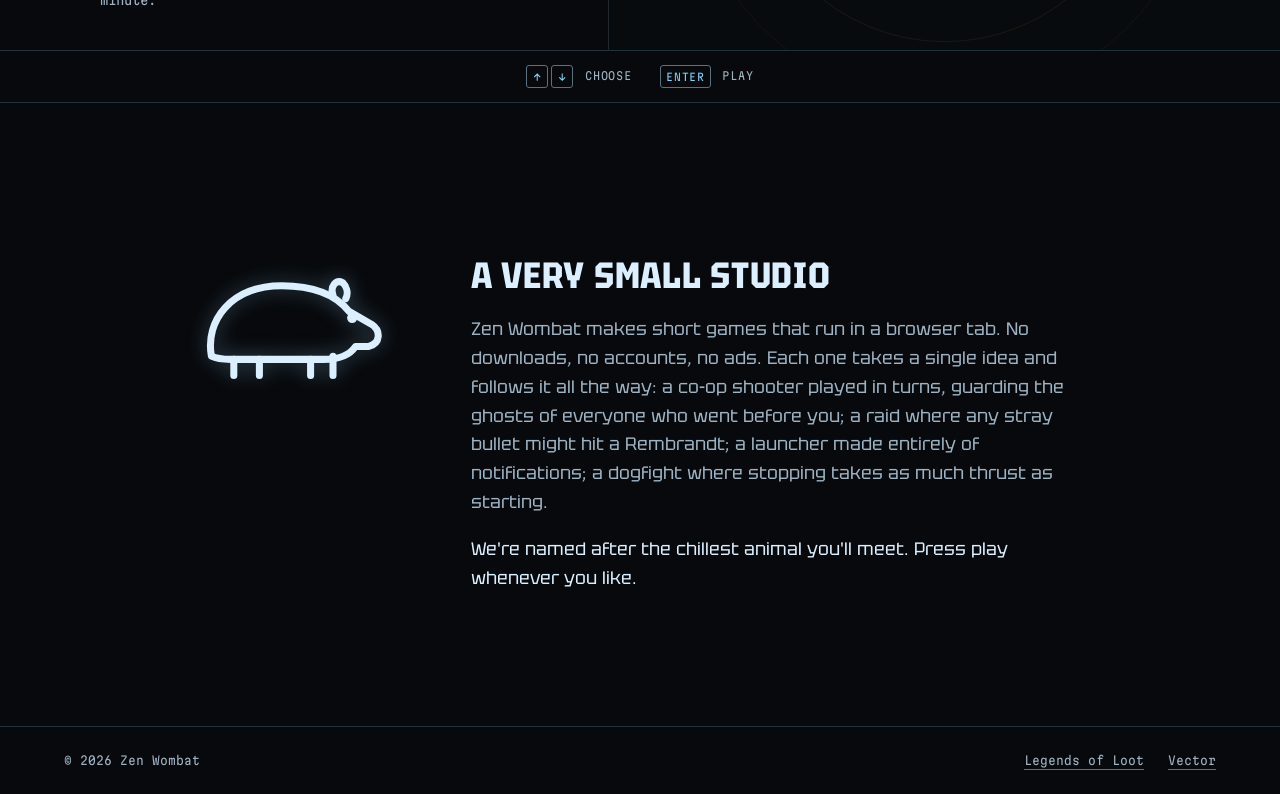
==== commit 2eaa396a: "Oxford comma Co-Authored-By: Claude Opus 5.5 <noreply@anthropic.com> Claude-Session: https://claude." ====
--- a/site/index.html
+++ b/site/index.html
@@ -130,7 +130,7 @@
             <ul class="facts" aria-label="Details">
               <li>Async co-op, 1–4</li>
               <li>Phone + desktop</li>
-              <li>Touch, M+K or gamepad</li>
+              <li>Touch, M+K, or gamepad</li>
             </ul>
             <a class="play" href="https://fixedpoint.pages.dev/" data-play>
               Play<svg viewBox="0 0 20 20" aria-hidden="true"><path d="M4 10h11M11 5l5 5-5 5" /></svg>
